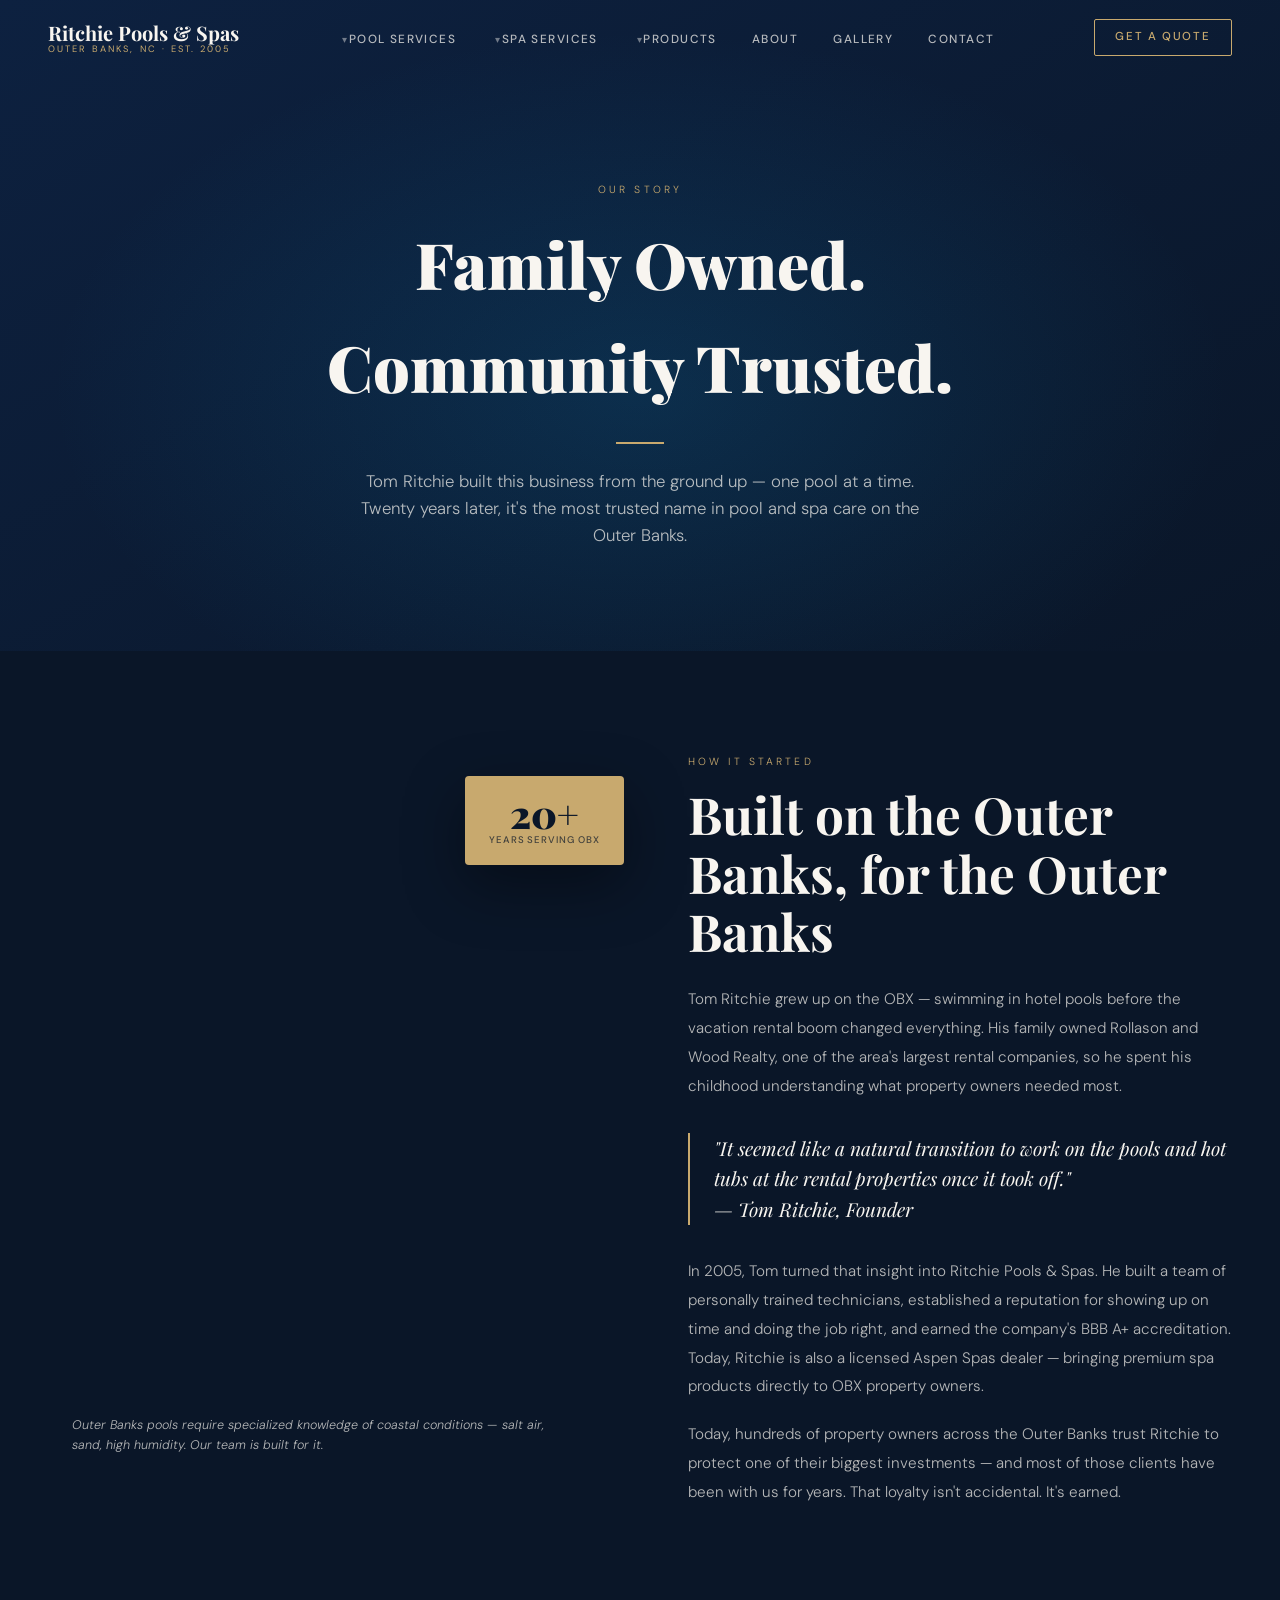
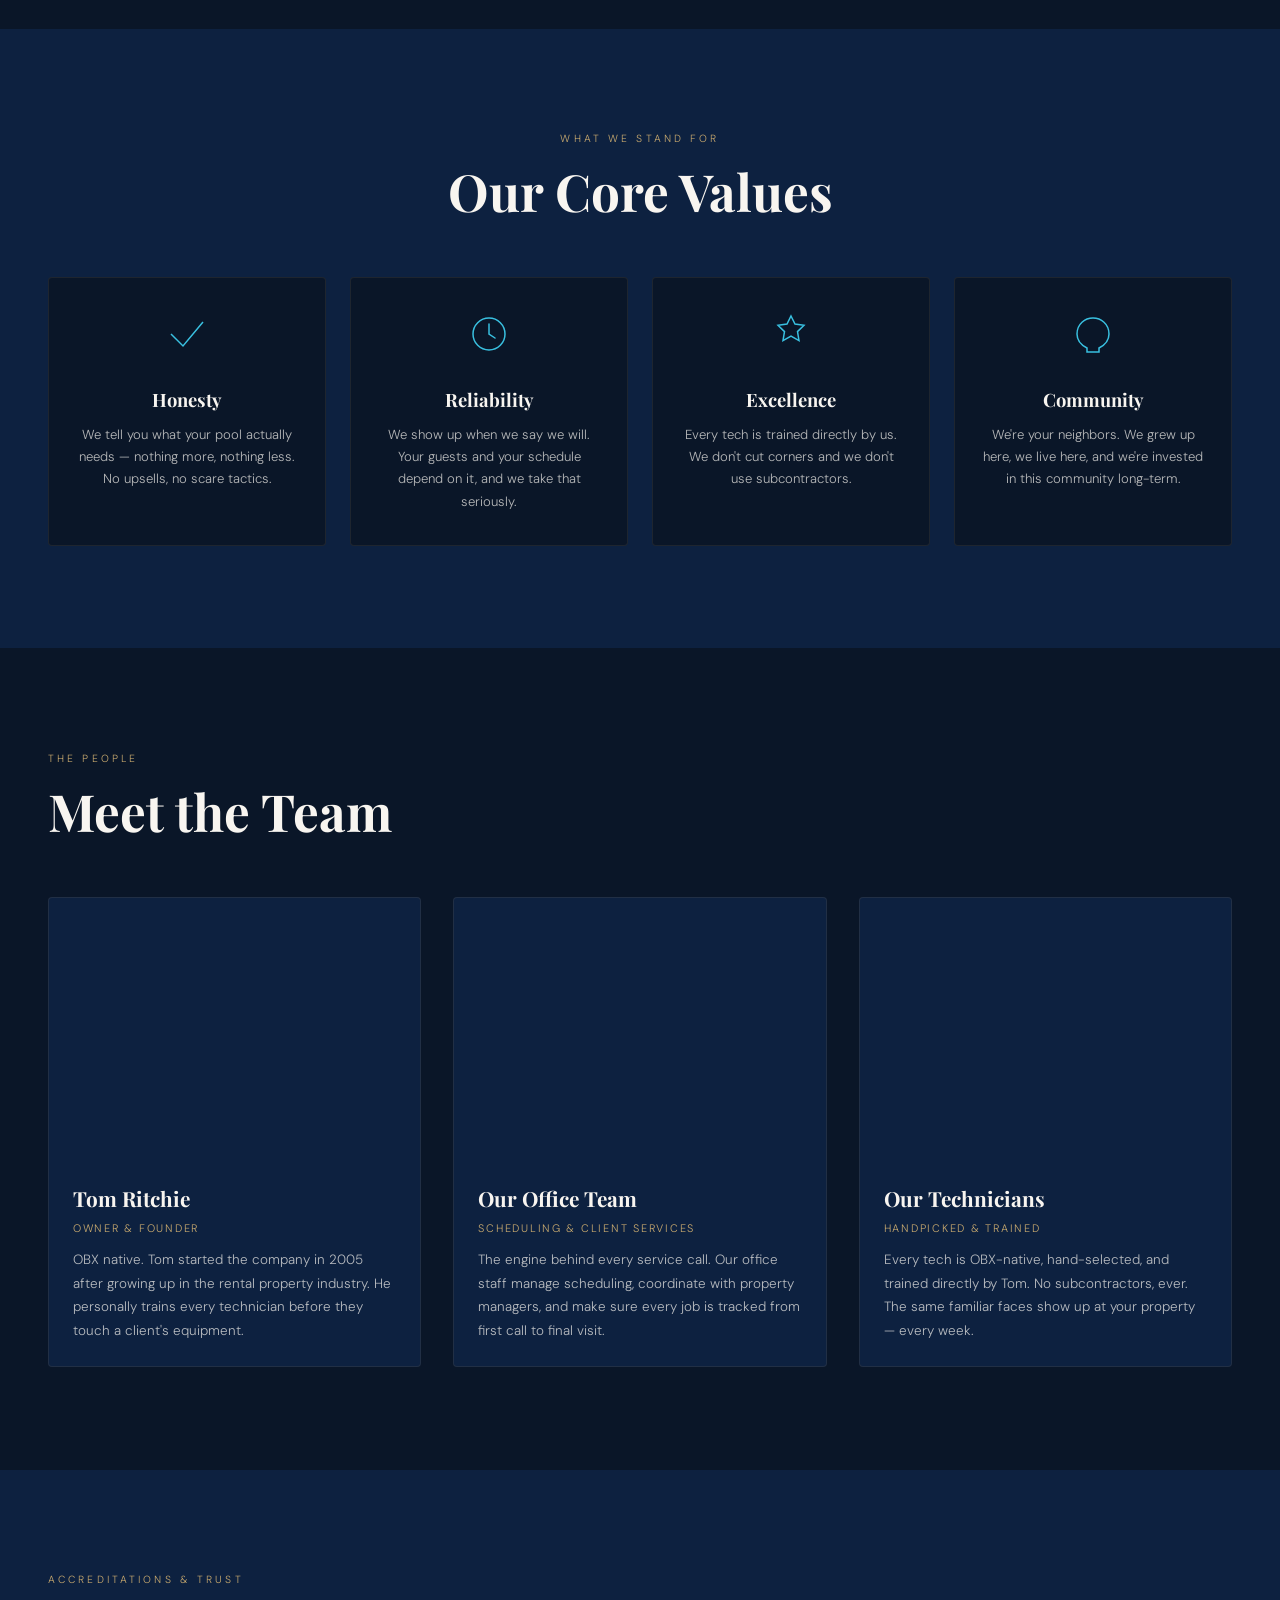
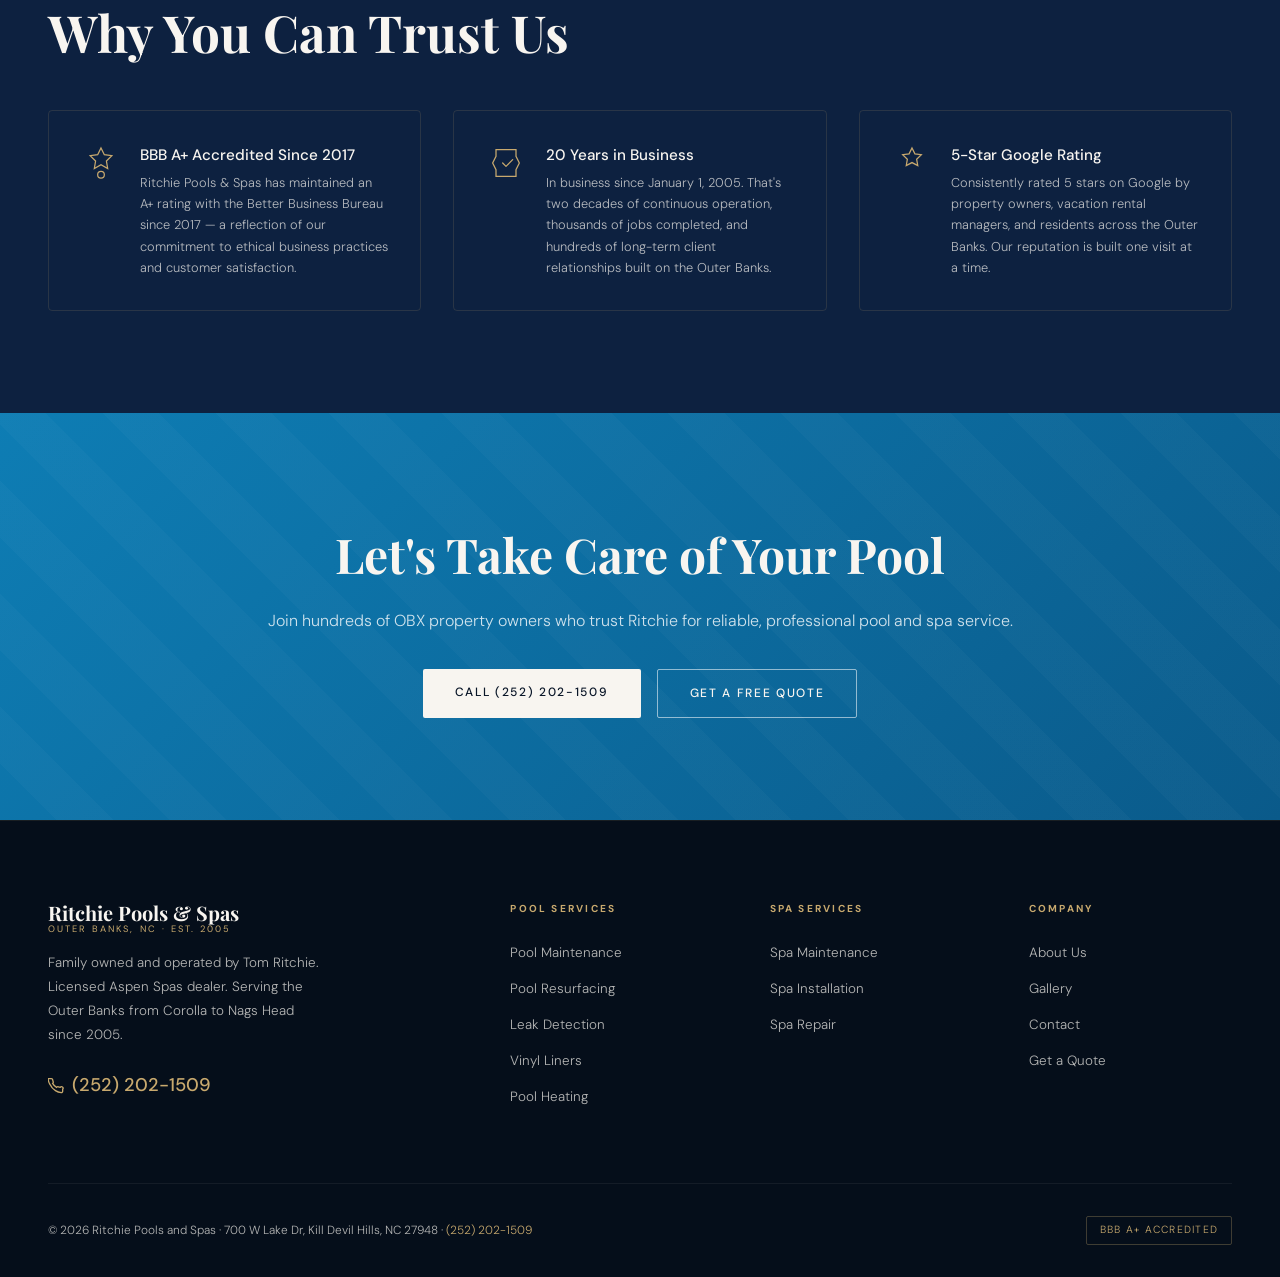
==== about.html @ 438b2565 "Initial commit — Ritchie Pools & Spas redesign" ====
<!DOCTYPE html>
<html lang="en">
<head>
  <meta charset="UTF-8"/>
  <meta name="viewport" content="width=device-width,initial-scale=1.0"/>
  <title>About Us | Ritchie Pools & Spas — Outer Banks, NC</title>
  <meta name="description" content="Founded by Tom Ritchie in 2005. BBB A+ accredited pool and spa service. Licensed Aspen Spas dealer serving the Outer Banks of NC."/>
  <link rel="preconnect" href="https://fonts.googleapis.com"/>
  <link rel="preconnect" href="https://fonts.gstatic.com" crossorigin/>
  <link href="https://fonts.googleapis.com/css2?family=Playfair+Display:ital,wght@0,400;0,700;0,900;1,400&family=DM+Sans:wght@300;400;500&display=swap" rel="stylesheet"/>
  <link rel="stylesheet" href="css/style.css"/>
  <style>
    /* STORY SECTION */
    .story { padding: var(--section-pad) var(--side-pad); }
    .story-grid { display: grid; grid-template-columns: 1fr 1fr; gap: 6rem; align-items: center; }
    .story-img {
      position: relative;
      background: url('https://images.unsplash.com/photo-1600585154340-be6161a56a0c?w=900&q=80&auto=format&fit=crop') center/cover no-repeat;
      aspect-ratio: 4/5; border-radius: 4px; overflow: hidden;
    }
    .story-img-overlay { position: absolute; inset: 0; background: linear-gradient(to top, rgba(10,22,40,.6) 0%, transparent 60%); }
    .story-img-caption {
      position: absolute; bottom: 1.5rem; left: 1.5rem; right: 1.5rem;
      font-size: .78rem; color: var(--text-light); font-style: italic;
    }
    .story-badge {
      position: absolute; top: -1.5rem; right: -2rem;
      background: var(--gold); color: var(--navy);
      padding: 1.1rem 1.5rem; border-radius: 4px;
      box-shadow: 0 20px 60px rgba(0,0,0,.4);
      text-align: center;
    }
    .story-badge-num { font-family: var(--font-display); font-size: 2.4rem; font-weight: 900; line-height: 1; }
    .story-badge-label { font-size: .6rem; font-weight: 500; letter-spacing: .1em; text-transform: uppercase; opacity: .7; }
    .story-text h2 { margin-bottom: 1.5rem; }
    .story-text p { color: var(--text-light); line-height: 1.9; font-size: .95rem; margin-bottom: 1.2rem; }
    .story-text blockquote {
      border-left: 2px solid var(--gold); padding-left: 1.5rem; margin: 2rem 0;
      font-family: var(--font-display); font-style: italic; font-size: 1.2rem; color: var(--white); line-height: 1.6;
    }
    /* VALUES */
    .values { padding: var(--section-pad) var(--side-pad); background: var(--deep-blue); }
    .values-header { text-align: center; margin-bottom: 3.5rem; }
    .values-grid { display: grid; grid-template-columns: repeat(4,1fr); gap: 1.5rem; }
    .value-card {
      background: var(--navy); border: 1px solid rgba(200,169,110,.1);
      border-radius: 4px; padding: 2rem 1.5rem; text-align: center;
      transition: border-color .3s, transform .3s;
    }
    .value-card:hover { border-color: rgba(200,169,110,.35); transform: translateY(-4px); }
    .value-icon { width: 48px; height: 48px; margin: 0 auto 1.2rem; color: var(--aqua); }
    .value-card h3 { font-family: var(--font-display); font-size: 1.15rem; margin-bottom: .6rem; }
    .value-card p { font-size: .82rem; color: var(--text-light); line-height: 1.7; }
    /* TEAM */
    .team { padding: var(--section-pad) var(--side-pad); }
    .team-header { margin-bottom: 3.5rem; }
    .team-grid { display: grid; grid-template-columns: repeat(3,1fr); gap: 2rem; }
    .team-card {
      background: var(--deep-blue); border: 1px solid rgba(200,169,110,.1);
      border-radius: 4px; overflow: hidden; transition: border-color .3s;
    }
    .team-card:hover { border-color: rgba(200,169,110,.3); }
    .team-photo {
      height: 260px; background: center/cover no-repeat;
      position: relative; overflow: hidden;
    }
    .team-photo-overlay { position: absolute; inset: 0; background: linear-gradient(to top, var(--deep-blue) 0%, transparent 50%); }
    .team-info { padding: 1.5rem; }
    .team-info h3 { font-family: var(--font-display); font-size: 1.3rem; margin-bottom: .3rem; }
    .team-info .role { font-size: .68rem; letter-spacing: .16em; text-transform: uppercase; color: var(--gold); margin-bottom: .7rem; }
    .team-info p { font-size: .84rem; color: var(--text-light); line-height: 1.75; }
    /* CREDENTIALS */
    .credentials { padding: var(--section-pad) var(--side-pad); background: var(--deep-blue); }
    .cred-grid { display: grid; grid-template-columns: repeat(3,1fr); gap: 2rem; margin-top: 3rem; }
    .cred-item {
      border: 1px solid rgba(200,169,110,.15); border-radius: 4px;
      padding: 2rem; display: flex; gap: 1.2rem; align-items: flex-start;
      transition: border-color .3s;
    }
    .cred-item:hover { border-color: rgba(200,169,110,.35); }
    .cred-icon { width: 40px; height: 40px; color: var(--gold); flex-shrink: 0; }
    .cred-text h4 { font-size: .95rem; font-weight: 500; margin-bottom: .3rem; }
    .cred-text p { font-size: .8rem; color: var(--text-light); line-height: 1.65; }
    @media(max-width:860px){
      .story-grid { grid-template-columns:1fr; gap:3rem; }
      .story-badge { display:none; }
      .values-grid { grid-template-columns:1fr 1fr; }
      .team-grid { grid-template-columns:1fr; }
      .cred-grid { grid-template-columns:1fr; }
    }
    @media(max-width:520px){
      .values-grid { grid-template-columns:1fr; }
    }
  </style>
</head>
<body>

<!-- NAV (same across all pages) -->
<nav class="site-nav" id="siteNav">
  <a href="index.html" class="nav-logo">Ritchie Pools & Spas<span>Outer Banks, NC · Est. 2005</span></a>
  <ul class="nav-center">
    <li class="has-drop"><a href="pool-services.html">Pool Services</a><ul class="dropdown"><li><a href="pool-services.html">Pool Maintenance</a></li><li><a href="pool-services.html#resurfacing">Pool Resurfacing</a></li><li><a href="pool-services.html#leaks">Leak Detection</a></li><li><a href="pool-services.html#liners">Vinyl Liners</a></li></ul></li>
    <li class="has-drop"><a href="spa-service.html">Spa Services</a><ul class="dropdown"><li><a href="spa-service.html">Spa Maintenance</a></li><li><a href="spa-service.html#installs">Spa Installation</a></li><li><a href="spa-service.html#repair">Spa Repair</a></li></ul></li>
    <li class="has-drop"><a href="pool-services.html#products">Products</a><ul class="dropdown"><li><a href="pool-services.html#heating">Pool Heating</a></li><li><a href="pool-services.html#pumps">Energy Efficient Pumps</a></li><li><a href="pool-services.html#salt">Salt Chlorination</a></li><li><a href="pool-services.html#lighting">Pool &amp; Spa Lighting</a></li></ul></li>
    <li><a href="about.html">About</a></li>
    <li><a href="gallery.html">Gallery</a></li>
    <li><a href="contact.html">Contact</a></li>
  </ul>
  <a href="get-a-quote.html" class="nav-cta-btn">Get a Quote</a>
  <button class="hamburger" id="burger" aria-label="Open menu"><span></span><span></span><span></span></button>
</nav>
<div class="mobile-menu" id="mobileMenu">
  <a href="pool-services.html">Pool Services</a><div class="mob-divider"></div>
  <a href="spa-service.html">Spa Services</a><div class="mob-divider"></div>
  <a href="about.html">About Us</a><div class="mob-divider"></div>
  <a href="gallery.html">Gallery</a><div class="mob-divider"></div>
  <a href="contact.html">Contact</a><div class="mob-divider"></div>
  <a href="get-a-quote.html" class="mob-cta">Get a Free Quote</a>
</div>

<!-- PAGE HERO -->
<section class="page-hero">
  <div class="page-hero-content">
    <span class="section-label">Our Story</span>
    <h1>Family Owned.<br>Community Trusted.</h1>
    <div class="page-hero-line"></div>
    <p>Tom Ritchie built this business from the ground up — one pool at a time. Twenty years later, it's the most trusted name in pool and spa care on the Outer Banks.</p>
  </div>
</section>

<!-- STORY -->
<section class="story">
  <div class="story-grid">
    <div class="reveal-l" style="position:relative">
      <div class="story-img">
        <div class="story-img-overlay"></div>
        <div class="story-img-caption">Outer Banks pools require specialized knowledge of coastal conditions — salt air, sand, high humidity. Our team is built for it.</div>
      </div>
      <div class="story-badge">
        <div class="story-badge-num">20+</div>
        <div class="story-badge-label">Years Serving OBX</div>
      </div>
    </div>
    <div class="story-text reveal-r">
      <span class="section-label">How It Started</span>
      <h2 class="section-title">Built on the Outer Banks, for the Outer Banks</h2>
      <p>Tom Ritchie grew up on the OBX — swimming in hotel pools before the vacation rental boom changed everything. His family owned Rollason and Wood Realty, one of the area's largest rental companies, so he spent his childhood understanding what property owners needed most.</p>
      <blockquote>"It seemed like a natural transition to work on the pools and hot tubs at the rental properties once it took off."<br>— Tom Ritchie, Founder</blockquote>
      <p>In 2005, Tom turned that insight into Ritchie Pools &amp; Spas. He built a team of personally trained technicians, established a reputation for showing up on time and doing the job right, and earned the company's BBB A+ accreditation. Today, Ritchie is also a licensed Aspen Spas dealer — bringing premium spa products directly to OBX property owners.</p>
      <p>Today, hundreds of property owners across the Outer Banks trust Ritchie to protect one of their biggest investments — and most of those clients have been with us for years. That loyalty isn't accidental. It's earned.</p>
    </div>
  </div>
</section>

<!-- VALUES -->
<section class="values">
  <div class="values-header reveal">
    <span class="section-label">What We Stand For</span>
    <h2 class="section-title">Our Core Values</h2>
  </div>
  <div class="values-grid">
    <div class="value-card reveal">
      <svg class="value-icon" viewBox="0 0 48 48" fill="none" stroke="currentColor" stroke-width="1.5"><polyline points="8 24 20 36 40 12"/></svg>
      <h3>Honesty</h3>
      <p>We tell you what your pool actually needs — nothing more, nothing less. No upsells, no scare tactics.</p>
    </div>
    <div class="value-card reveal" style="transition-delay:.1s">
      <svg class="value-icon" viewBox="0 0 48 48" fill="none" stroke="currentColor" stroke-width="1.5"><circle cx="24" cy="24" r="16"/><path d="M24 14v10l6 4" stroke-linecap="round"/></svg>
      <h3>Reliability</h3>
      <p>We show up when we say we will. Your guests and your schedule depend on it, and we take that seriously.</p>
    </div>
    <div class="value-card reveal" style="transition-delay:.2s">
      <svg class="value-icon" viewBox="0 0 48 48" fill="none" stroke="currentColor" stroke-width="1.5"><path d="M24 6l4 8 9 1.3-6.5 6.3 1.5 9L24 26l-8 4.6 1.5-9L11 15.3l9-1.3z"/></svg>
      <h3>Excellence</h3>
      <p>Every tech is trained directly by us. We don't cut corners and we don't use subcontractors.</p>
    </div>
    <div class="value-card reveal" style="transition-delay:.3s">
      <svg class="value-icon" viewBox="0 0 48 48" fill="none" stroke="currentColor" stroke-width="1.5"><path d="M24 8c-8 0-16 6-16 16 0 6 4 11 10 14v4h12v-4c6-3 10-8 10-14 0-10-8-16-16-16z"/></svg>
      <h3>Community</h3>
      <p>We're your neighbors. We grew up here, we live here, and we're invested in this community long-term.</p>
    </div>
  </div>
</section>

<!-- TEAM -->
<section class="team">
  <div class="team-header reveal">
    <span class="section-label">The People</span>
    <h2 class="section-title">Meet the Team</h2>
  </div>
  <div class="team-grid">
    <div class="team-card reveal">
      <div class="team-photo" style="background-image:url('https://images.unsplash.com/photo-1507003211169-0a1dd7228f2d?w=600&q=80&auto=format&fit=crop&facepad=2')">
        <div class="team-photo-overlay"></div>
      </div>
      <div class="team-info">
        <h3>Tom Ritchie</h3>
        <div class="role">Owner &amp; Founder</div>
        <p>OBX native. Tom started the company in 2005 after growing up in the rental property industry. He personally trains every technician before they touch a client's equipment.</p>
      </div>
    </div>
    <div class="team-card reveal" style="transition-delay:.1s">
      <div class="team-photo" style="background-image:url('https://images.unsplash.com/photo-1560250097-0dc05ffedb4e?w=600&q=80&auto=format&fit=crop&facepad=2')">
        <div class="team-photo-overlay"></div>
      </div>
      <div class="team-info">
        <h3>Our Office Team</h3>
        <div class="role">Scheduling &amp; Client Services</div>
        <p>The engine behind every service call. Our office staff manage scheduling, coordinate with property managers, and make sure every job is tracked from first call to final visit.</p>
      </div>
    </div>
    <div class="team-card reveal" style="transition-delay:.2s">
      <div class="team-photo" style="background-image:url('https://images.unsplash.com/photo-1566492031773-4f4e44671857?w=600&q=80&auto=format&fit=crop&facepad=2')">
        <div class="team-photo-overlay"></div>
      </div>
      <div class="team-info">
        <h3>Our Technicians</h3>
        <div class="role">Handpicked &amp; Trained</div>
        <p>Every tech is OBX-native, hand-selected, and trained directly by Tom. No subcontractors, ever. The same familiar faces show up at your property — every week.</p>
      </div>
    </div>
  </div>
</section>

<!-- CREDENTIALS -->
<section class="credentials">
  <div class="reveal">
    <span class="section-label">Accreditations &amp; Trust</span>
    <h2 class="section-title">Why You Can Trust Us</h2>
  </div>
  <div class="cred-grid">
    <div class="cred-item reveal">
      <svg class="cred-icon" viewBox="0 0 48 48" fill="none" stroke="currentColor" stroke-width="1.5"><path d="M24 6l4 8 9 1.3-6.5 6.3 1.5 9L24 26l-8 4.6 1.5-9L11 15.3l9-1.3z"/><circle cx="24" cy="38" r="4"/></svg>
      <div class="cred-text"><h4>BBB A+ Accredited Since 2017</h4><p>Ritchie Pools &amp; Spas has maintained an A+ rating with the Better Business Bureau since 2017 — a reflection of our commitment to ethical business practices and customer satisfaction.</p></div>
    </div>
    <div class="cred-item reveal" style="transition-delay:.1s">
      <svg class="cred-icon" viewBox="0 0 48 48" fill="none" stroke="currentColor" stroke-width="1.5"><path d="M12 8h24v8l4 8-4 8v8H12v-8L8 24l4-8z"/><path d="M20 24l4 4 8-8" stroke-linecap="round" stroke-linejoin="round"/></svg>
      <div class="cred-text"><h4>20 Years in Business</h4><p>In business since January 1, 2005. That's two decades of continuous operation, thousands of jobs completed, and hundreds of long-term client relationships built on the Outer Banks.</p></div>
    </div>
    <div class="cred-item reveal" style="transition-delay:.2s">
      <svg class="cred-icon" viewBox="0 0 48 48" fill="none" stroke="currentColor" stroke-width="1.5"><path d="M24 6l3.5 7 7.7 1.1-5.6 5.4 1.3 7.7L24 23.5l-6.9 3.7 1.3-7.7-5.6-5.4 7.7-1.1z"/></svg>
      <div class="cred-text"><h4>5-Star Google Rating</h4><p>Consistently rated 5 stars on Google by property owners, vacation rental managers, and residents across the Outer Banks. Our reputation is built one visit at a time.</p></div>
    </div>
  </div>
</section>

<!-- CTA -->
<section class="cta-band">
  <div class="reveal">
    <h2>Let's Take Care of Your Pool</h2>
    <p>Join hundreds of OBX property owners who trust Ritchie for reliable, professional pool and spa service.</p>
    <div class="cta-actions">
      <a href="tel:2522021509" class="btn-white">Call (252) 202-1509</a>
      <a href="get-a-quote.html" class="btn-outline-white">Get a Free Quote</a>
    </div>
  </div>
</section>

<!-- FOOTER -->
<footer class="site-footer">
  <div class="footer-grid">
    <div class="footer-brand">
      <a href="index.html" class="nav-logo">Ritchie Pools & Spas<span>Outer Banks, NC · Est. 2005</span></a>
      <p>Family owned and operated by Tom Ritchie. Licensed Aspen Spas dealer. Serving the Outer Banks from Corolla to Nags Head since 2005.</p>
      <a href="tel:2522021509" class="footer-phone"><svg width="16" height="16" viewBox="0 0 24 24" fill="none" stroke="currentColor" stroke-width="2"><path d="M22 16.92v3a2 2 0 01-2.18 2 19.79 19.79 0 01-8.63-3.07A19.5 19.5 0 013.07 9.81 19.79 19.79 0 01.1 1.19 2 2 0 012.08 1h3a2 2 0 012 1.72c.127.96.361 1.903.7 2.81a2 2 0 01-.45 2.11L6.91 8.09a16 16 0 006 6l.51-.46a2 2 0 012.11-.45c.907.339 1.85.573 2.81.7A2 2 0 0122 16.92z"/></svg>(252) 202-1509</a>
    </div>
    <div class="footer-col"><h4>Pool Services</h4><ul><li><a href="pool-services.html">Pool Maintenance</a></li><li><a href="pool-services.html#resurfacing">Pool Resurfacing</a></li><li><a href="pool-services.html#leaks">Leak Detection</a></li><li><a href="pool-services.html#liners">Vinyl Liners</a></li><li><a href="pool-services.html#heating">Pool Heating</a></li></ul></div>
    <div class="footer-col"><h4>Spa Services</h4><ul><li><a href="spa-service.html">Spa Maintenance</a></li><li><a href="spa-service.html#installs">Spa Installation</a></li><li><a href="spa-service.html#repair">Spa Repair</a></li></ul></div>
    <div class="footer-col"><h4>Company</h4><ul><li><a href="about.html">About Us</a></li><li><a href="gallery.html">Gallery</a></li><li><a href="contact.html">Contact</a></li><li><a href="get-a-quote.html">Get a Quote</a></li></ul></div>
  </div>
  <div class="footer-bottom">
    <p>© 2026 Ritchie Pools and Spas · 700 W Lake Dr, Kill Devil Hills, NC 27948 · <a href="tel:2522021509">(252) 202-1509</a></p>
    <span class="bbb-badge">BBB A+ Accredited</span>
  </div>
</footer>
<script src="js/main.js"></script>
</body>
</html>
---- css/style.css ----
/* ============================================================
   RITCHIE POOLS & SPAS — Global Stylesheet
   Design: Luxury Coastal · Navy / Aqua / Gold
   ============================================================ */

*, *::before, *::after { box-sizing: border-box; margin: 0; padding: 0; }

:root {
  --navy:      #0a1628;
  --deep-blue: #0d2140;
  --mid-blue:  #1a3a5c;
  --pool-blue: #0e7db4;
  --aqua:      #39c0e0;
  --gold:      #c8a96e;
  --gold-light:#e8c98a;
  --white:     #f8f5f0;
  --off-white: #ede9e2;
  --text-light:rgba(248,245,240,0.72);
  --font-display:'Playfair Display', Georgia, serif;
  --font-body:   'DM Sans', sans-serif;
  --max-w: 1280px;
  --section-pad: clamp(4rem, 8vw, 8rem);
  --side-pad: clamp(1.25rem, 4vw, 3rem);
}

html { scroll-behavior: smooth; }

body {
  background: var(--navy);
  color: var(--white);
  font-family: var(--font-body);
  font-weight: 300;
  overflow-x: hidden;
  line-height: 1.6;
}

img { display: block; max-width: 100%; }
a  { color: inherit; }

::-webkit-scrollbar { width: 5px; }
::-webkit-scrollbar-track { background: var(--navy); }
::-webkit-scrollbar-thumb { background: var(--gold); border-radius: 3px; }

/* ── TYPOGRAPHY ── */
.section-label {
  display: block;
  font-size: 0.65rem;
  letter-spacing: 0.3em;
  text-transform: uppercase;
  color: var(--gold);
  margin-bottom: 0.9rem;
}
.section-title {
  font-family: var(--font-display);
  font-size: clamp(2rem, 4vw, 3.2rem);
  font-weight: 700;
  line-height: 1.15;
}
.section-body {
  color: var(--text-light);
  font-size: 0.97rem;
  line-height: 1.85;
  max-width: 600px;
}

/* ── BUTTONS ── */
.btn-primary {
  display: inline-block;
  background: var(--gold);
  color: var(--navy);
  padding: 0.85rem 2rem;
  font-size: 0.75rem;
  font-weight: 500;
  letter-spacing: 0.14em;
  text-transform: uppercase;
  text-decoration: none;
  border-radius: 2px;
  transition: background .3s, transform .2s, box-shadow .3s;
}
.btn-primary:hover {
  background: var(--gold-light);
  transform: translateY(-2px);
  box-shadow: 0 8px 30px rgba(200,169,110,.3);
}
.btn-ghost {
  display: inline-block;
  border: 1px solid rgba(248,245,240,.35);
  color: var(--white);
  padding: 0.85rem 2rem;
  font-size: 0.75rem;
  font-weight: 500;
  letter-spacing: 0.14em;
  text-transform: uppercase;
  text-decoration: none;
  border-radius: 2px;
  transition: border-color .3s, color .3s, transform .2s;
}
.btn-ghost:hover { border-color: var(--aqua); color: var(--aqua); transform: translateY(-2px); }
.btn-white {
  display: inline-block;
  background: var(--white);
  color: var(--navy);
  padding: 0.85rem 2rem;
  font-size: 0.75rem;
  font-weight: 500;
  letter-spacing: 0.14em;
  text-transform: uppercase;
  text-decoration: none;
  border-radius: 2px;
  transition: background .3s, transform .2s;
}
.btn-white:hover { background: var(--off-white); transform: translateY(-2px); }
.btn-outline-white {
  display: inline-block;
  border: 1px solid rgba(255,255,255,.55);
  color: var(--white);
  padding: 0.85rem 2rem;
  font-size: 0.75rem;
  font-weight: 500;
  letter-spacing: 0.14em;
  text-transform: uppercase;
  text-decoration: none;
  border-radius: 2px;
  transition: border-color .3s, transform .2s;
}
.btn-outline-white:hover { border-color: #fff; transform: translateY(-2px); }

/* ── NAV ── */
.site-nav {
  position: fixed;
  top: 0; left: 0; right: 0;
  z-index: 200;
  padding: 1.2rem var(--side-pad);
  display: flex;
  align-items: center;
  justify-content: space-between;
  transition: background .4s, padding .4s, border-color .4s;
  border-bottom: 1px solid transparent;
}
.site-nav.scrolled {
  background: rgba(10,22,40,.93);
  backdrop-filter: blur(14px);
  padding-top: 0.8rem;
  padding-bottom: 0.8rem;
  border-bottom-color: rgba(200,169,110,.12);
}
.nav-logo {
  font-family: var(--font-display);
  font-size: 1.25rem;
  font-weight: 700;
  color: var(--white);
  text-decoration: none;
  display: flex;
  flex-direction: column;
  line-height: 1.15;
}
.nav-logo span {
  font-family: var(--font-body);
  font-size: 0.58rem;
  letter-spacing: 0.22em;
  text-transform: uppercase;
  color: var(--gold);
  font-weight: 400;
}
.nav-center { display: flex; gap: 2.2rem; list-style: none; }
.nav-center a {
  font-size: 0.74rem;
  letter-spacing: 0.12em;
  text-transform: uppercase;
  font-weight: 500;
  color: var(--text-light);
  text-decoration: none;
  transition: color .3s;
  position: relative;
  padding-bottom: 2px;
}
.nav-center a::after {
  content: '';
  position: absolute;
  bottom: -2px; left: 0;
  width: 0; height: 1px;
  background: var(--gold);
  transition: width .3s;
}
.nav-center a:hover { color: var(--white); }
.nav-center a:hover::after { width: 100%; }
.nav-center .has-drop { position: relative; }
.nav-center .has-drop > a::before {
  content: '▾';
  font-size: 0.6rem;
  margin-left: 4px;
  opacity: .6;
}
.dropdown {
  position: absolute;
  top: calc(100% + 14px);
  left: 50%;
  transform: translateX(-50%);
  background: var(--deep-blue);
  border: 1px solid rgba(200,169,110,.15);
  border-radius: 3px;
  min-width: 200px;
  list-style: none;
  padding: 0.5rem 0;
  opacity: 0;
  pointer-events: none;
  transition: opacity .25s, transform .25s;
  transform: translateX(-50%) translateY(6px);
  box-shadow: 0 20px 50px rgba(0,0,0,.5);
}
.has-drop:hover .dropdown {
  opacity: 1;
  pointer-events: all;
  transform: translateX(-50%) translateY(0);
}
.dropdown li a {
  display: block;
  padding: 0.55rem 1.2rem;
  font-size: 0.78rem;
  letter-spacing: 0.06em;
  color: var(--text-light);
  text-decoration: none;
  transition: color .2s, background .2s;
  text-transform: none;
}
.dropdown li a::after { display: none; }
.dropdown li a:hover { color: var(--gold); background: rgba(255,255,255,.04); }
.nav-cta-btn {
  font-family: var(--font-body);
  font-size: 0.72rem;
  font-weight: 500;
  letter-spacing: 0.14em;
  text-transform: uppercase;
  color: var(--gold) !important;
  border: 1px solid var(--gold);
  padding: 0.5rem 1.3rem;
  border-radius: 2px;
  text-decoration: none;
  transition: background .3s, color .3s !important;
}
.nav-cta-btn:hover { background: var(--gold) !important; color: var(--navy) !important; }
.nav-cta-btn::after { display: none !important; }

/* Hamburger */
.hamburger {
  display: none;
  flex-direction: column;
  gap: 5px;
  background: none;
  border: none;
  cursor: pointer;
  padding: 4px;
}
.hamburger span {
  display: block;
  width: 24px; height: 2px;
  background: var(--white);
  transition: transform .3s, opacity .3s;
}
.hamburger.open span:nth-child(1) { transform: translateY(7px) rotate(45deg); }
.hamburger.open span:nth-child(2) { opacity: 0; }
.hamburger.open span:nth-child(3) { transform: translateY(-7px) rotate(-45deg); }

/* Mobile Menu */
.mobile-menu {
  display: none;
  position: fixed;
  inset: 0;
  background: rgba(10,22,40,.98);
  z-index: 199;
  flex-direction: column;
  align-items: center;
  justify-content: center;
  gap: 2rem;
  opacity: 0;
  pointer-events: none;
  transition: opacity .3s;
}
.mobile-menu.open { opacity: 1; pointer-events: all; }
.mobile-menu a {
  font-family: var(--font-display);
  font-size: 1.8rem;
  color: var(--white);
  text-decoration: none;
  transition: color .3s;
}
.mobile-menu a:hover { color: var(--gold); }
.mobile-menu .mob-cta {
  font-family: var(--font-body);
  font-size: 0.82rem;
  letter-spacing: 0.16em;
  text-transform: uppercase;
  border: 1px solid var(--gold);
  color: var(--gold) !important;
  padding: 0.8rem 2.5rem;
  border-radius: 2px;
}
.mob-divider {
  width: 40px; height: 1px;
  background: rgba(200,169,110,.3);
}

/* ── TICKER ── */
.ticker-band {
  background: var(--gold);
  padding: 0.7rem 0;
  overflow: hidden;
  white-space: nowrap;
}
.ticker-inner {
  display: inline-flex;
  animation: ticker 35s linear infinite;
}
.ticker-item {
  display: inline-flex;
  align-items: center;
  gap: 1.5rem;
  padding: 0 2rem;
  font-size: 0.68rem;
  letter-spacing: 0.14em;
  text-transform: uppercase;
  font-weight: 500;
  color: var(--navy);
}
.t-dot { width: 4px; height: 4px; background: var(--navy); border-radius: 50%; opacity: .45; }
@keyframes ticker {
  0%   { transform: translateX(0); }
  100% { transform: translateX(-50%); }
}

/* ── SCROLL REVEAL ── */
.reveal {
  opacity: 0;
  transform: translateY(36px);
  transition: opacity .75s ease, transform .75s ease;
}
.reveal.visible { opacity: 1; transform: none; }
.reveal-l {
  opacity: 0;
  transform: translateX(-36px);
  transition: opacity .75s ease, transform .75s ease;
}
.reveal-l.visible { opacity: 1; transform: none; }
.reveal-r {
  opacity: 0;
  transform: translateX(36px);
  transition: opacity .75s ease, transform .75s ease;
}
.reveal-r.visible { opacity: 1; transform: none; }

/* ── PAGE HERO (inner pages) ── */
.page-hero {
  padding: calc(var(--section-pad) + 5rem) var(--side-pad) var(--section-pad);
  position: relative;
  overflow: hidden;
  background: linear-gradient(150deg, var(--deep-blue) 0%, var(--navy) 100%);
  text-align: center;
}
.page-hero::before {
  content: '';
  position: absolute; inset: 0;
  background: radial-gradient(ellipse at 50% 60%, rgba(14,125,180,.2) 0%, transparent 65%);
}
.page-hero-content { position: relative; z-index: 1; }
.page-hero h1 {
  font-family: var(--font-display);
  font-size: clamp(2.4rem, 5vw, 4.2rem);
  font-weight: 900;
  margin-bottom: 1rem;
}
.page-hero p { color: var(--text-light); font-size: 1.05rem; max-width: 600px; margin: 0 auto; }
.page-hero-line {
  width: 48px; height: 2px;
  background: var(--gold);
  margin: 1.5rem auto;
}

/* ── CTA BAND ── */
.cta-band {
  padding: var(--section-pad) var(--side-pad);
  background: linear-gradient(135deg, var(--pool-blue) 0%, #0a5a8a 100%);
  text-align: center;
  position: relative;
  overflow: hidden;
}
.cta-band::before {
  content: '';
  position: absolute; inset: 0;
  background: repeating-linear-gradient(45deg, transparent, transparent 40px,
    rgba(255,255,255,.025) 40px, rgba(255,255,255,.025) 80px);
}
.cta-band > * { position: relative; }
.cta-band h2 {
  font-family: var(--font-display);
  font-size: clamp(1.8rem, 4vw, 3rem);
  font-weight: 700;
  margin-bottom: 1rem;
}
.cta-band p { color: rgba(255,255,255,.8); margin-bottom: 2.2rem; font-size: 1rem; }
.cta-actions { display: flex; gap: 1rem; justify-content: center; flex-wrap: wrap; }

/* ── FOOTER ── */
.site-footer {
  background: #050e1a;
  padding: 5rem var(--side-pad) 2rem;
  border-top: 1px solid rgba(200,169,110,.1);
}
.footer-grid {
  display: grid;
  grid-template-columns: 2fr 1fr 1fr 1fr;
  gap: 3.5rem;
  margin-bottom: 4rem;
}
.footer-brand p {
  color: var(--text-light);
  font-size: 0.84rem;
  line-height: 1.8;
  margin-top: 1rem;
  max-width: 280px;
}
.footer-phone {
  margin-top: 1.5rem;
  display: flex;
  align-items: center;
  gap: 0.5rem;
  color: var(--gold);
  text-decoration: none;
  font-size: 1.15rem;
  font-weight: 500;
  transition: color .3s;
}
.footer-phone:hover { color: var(--gold-light); }
.footer-col h4 {
  font-size: 0.63rem;
  letter-spacing: 0.22em;
  text-transform: uppercase;
  color: var(--gold);
  margin-bottom: 1.4rem;
}
.footer-col ul { list-style: none; }
.footer-col ul li { margin-bottom: 0.65rem; }
.footer-col ul li a {
  font-size: 0.84rem;
  color: var(--text-light);
  text-decoration: none;
  transition: color .3s;
}
.footer-col ul li a:hover { color: var(--white); }
.footer-bottom {
  border-top: 1px solid rgba(255,255,255,.06);
  padding-top: 2rem;
  display: flex;
  justify-content: space-between;
  align-items: center;
  gap: 1rem;
  flex-wrap: wrap;
}
.footer-bottom p { font-size: 0.74rem; color: var(--text-light); }
.footer-bottom a { color: var(--gold); text-decoration: none; }
.bbb-badge {
  font-size: 0.65rem;
  letter-spacing: 0.12em;
  text-transform: uppercase;
  border: 1px solid rgba(200,169,110,.3);
  padding: 0.3rem 0.8rem;
  border-radius: 2px;
  color: var(--gold);
}

/* ── GOOGLE BADGE ── */
.google-badge {
  display: inline-flex;
  align-items: center;
  gap: 0.75rem;
  background: rgba(255,255,255,.05);
  border: 1px solid rgba(200,169,110,.2);
  border-radius: 4px;
  padding: 0.75rem 1.2rem;
  text-decoration: none;
  color: var(--white);
  transition: background .3s, border-color .3s;
}
.google-badge:hover { background: rgba(255,255,255,.08); border-color: rgba(200,169,110,.4); }
.google-badge .stars { color: #fbbc04; font-size: 0.95rem; }
.google-badge .g-count { font-size: 0.78rem; color: var(--text-light); }
.google-badge .g-label { font-size: 0.65rem; letter-spacing: 0.1em; text-transform: uppercase; color: var(--gold); }

/* ── RESPONSIVE ── */
@media (max-width: 1024px) {
  .nav-center { gap: 1.6rem; }
}
@media (max-width: 860px) {
  .nav-center, .nav-cta-btn { display: none; }
  .hamburger { display: flex; }
  .mobile-menu { display: flex; }
  .footer-grid { grid-template-columns: 1fr 1fr; gap: 2.5rem; }
}
@media (max-width: 520px) {
  .footer-grid { grid-template-columns: 1fr; }
  .footer-bottom { flex-direction: column; text-align: center; }
}
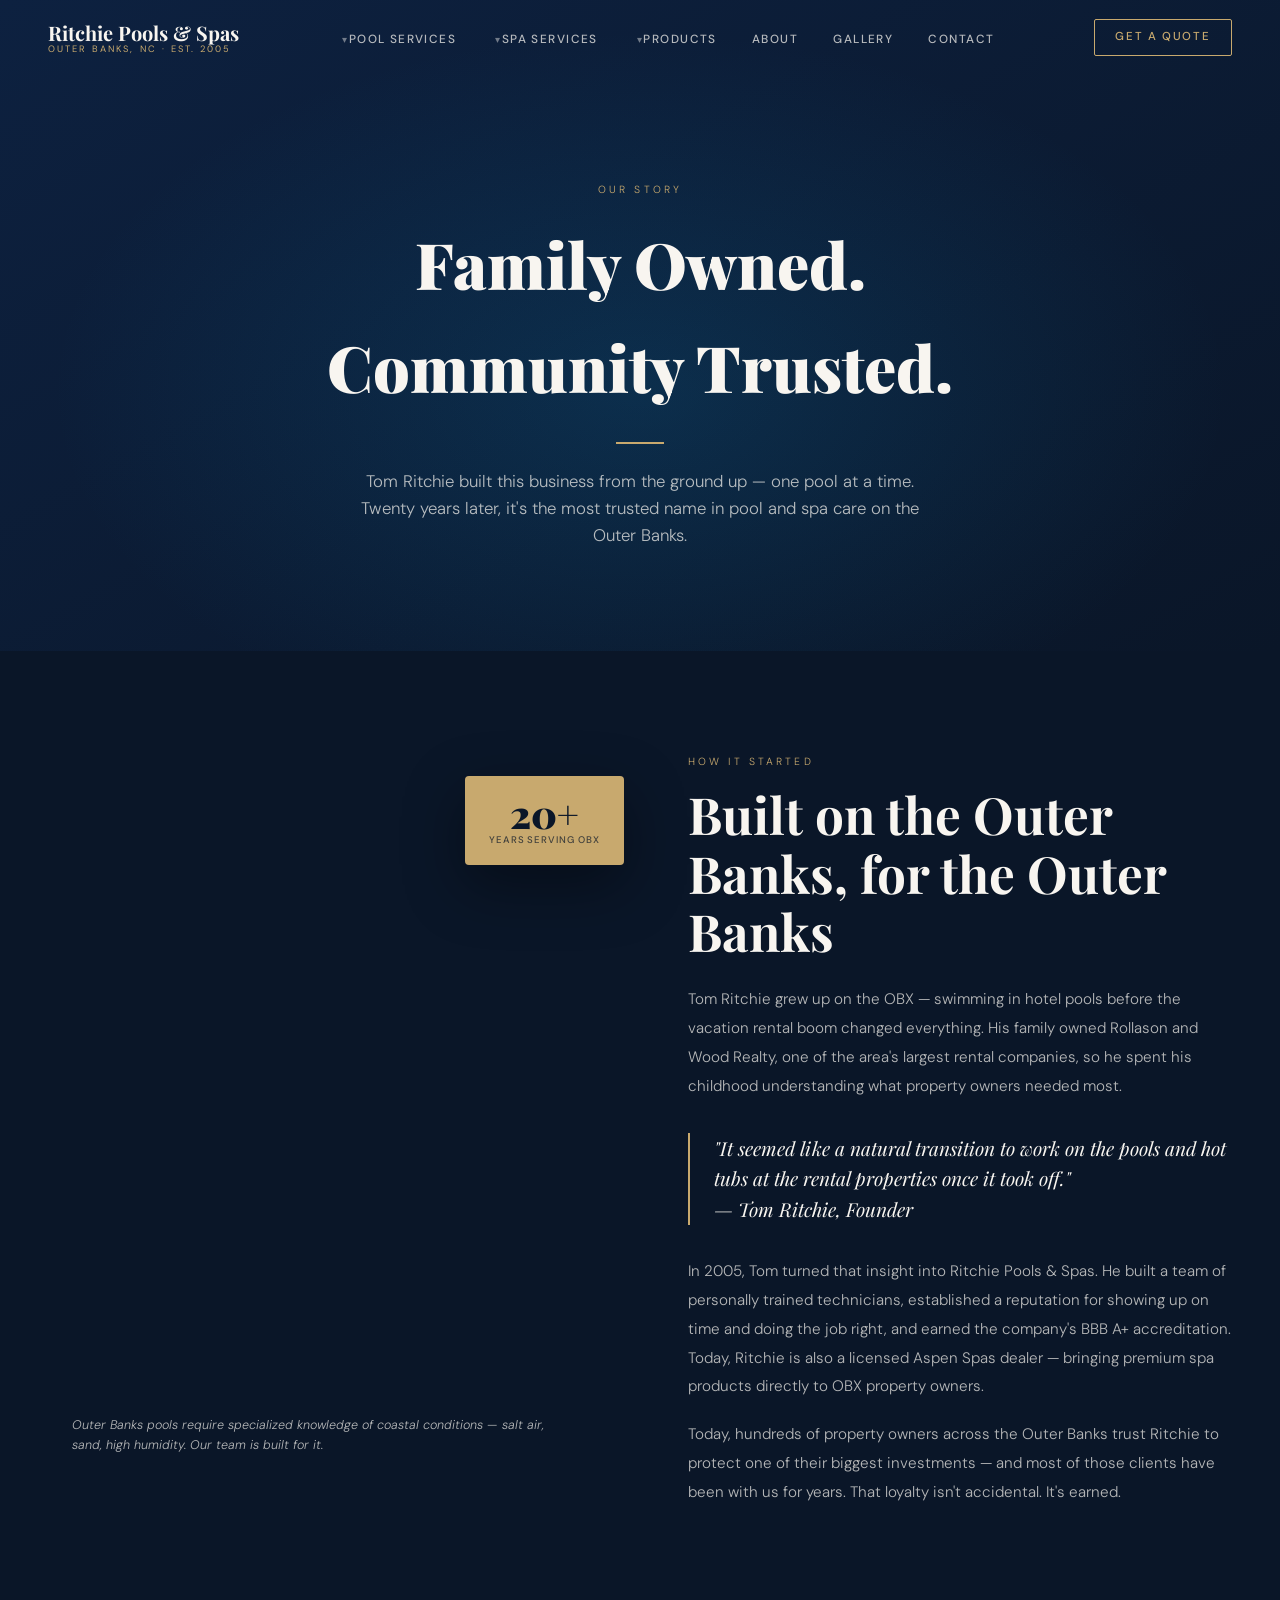
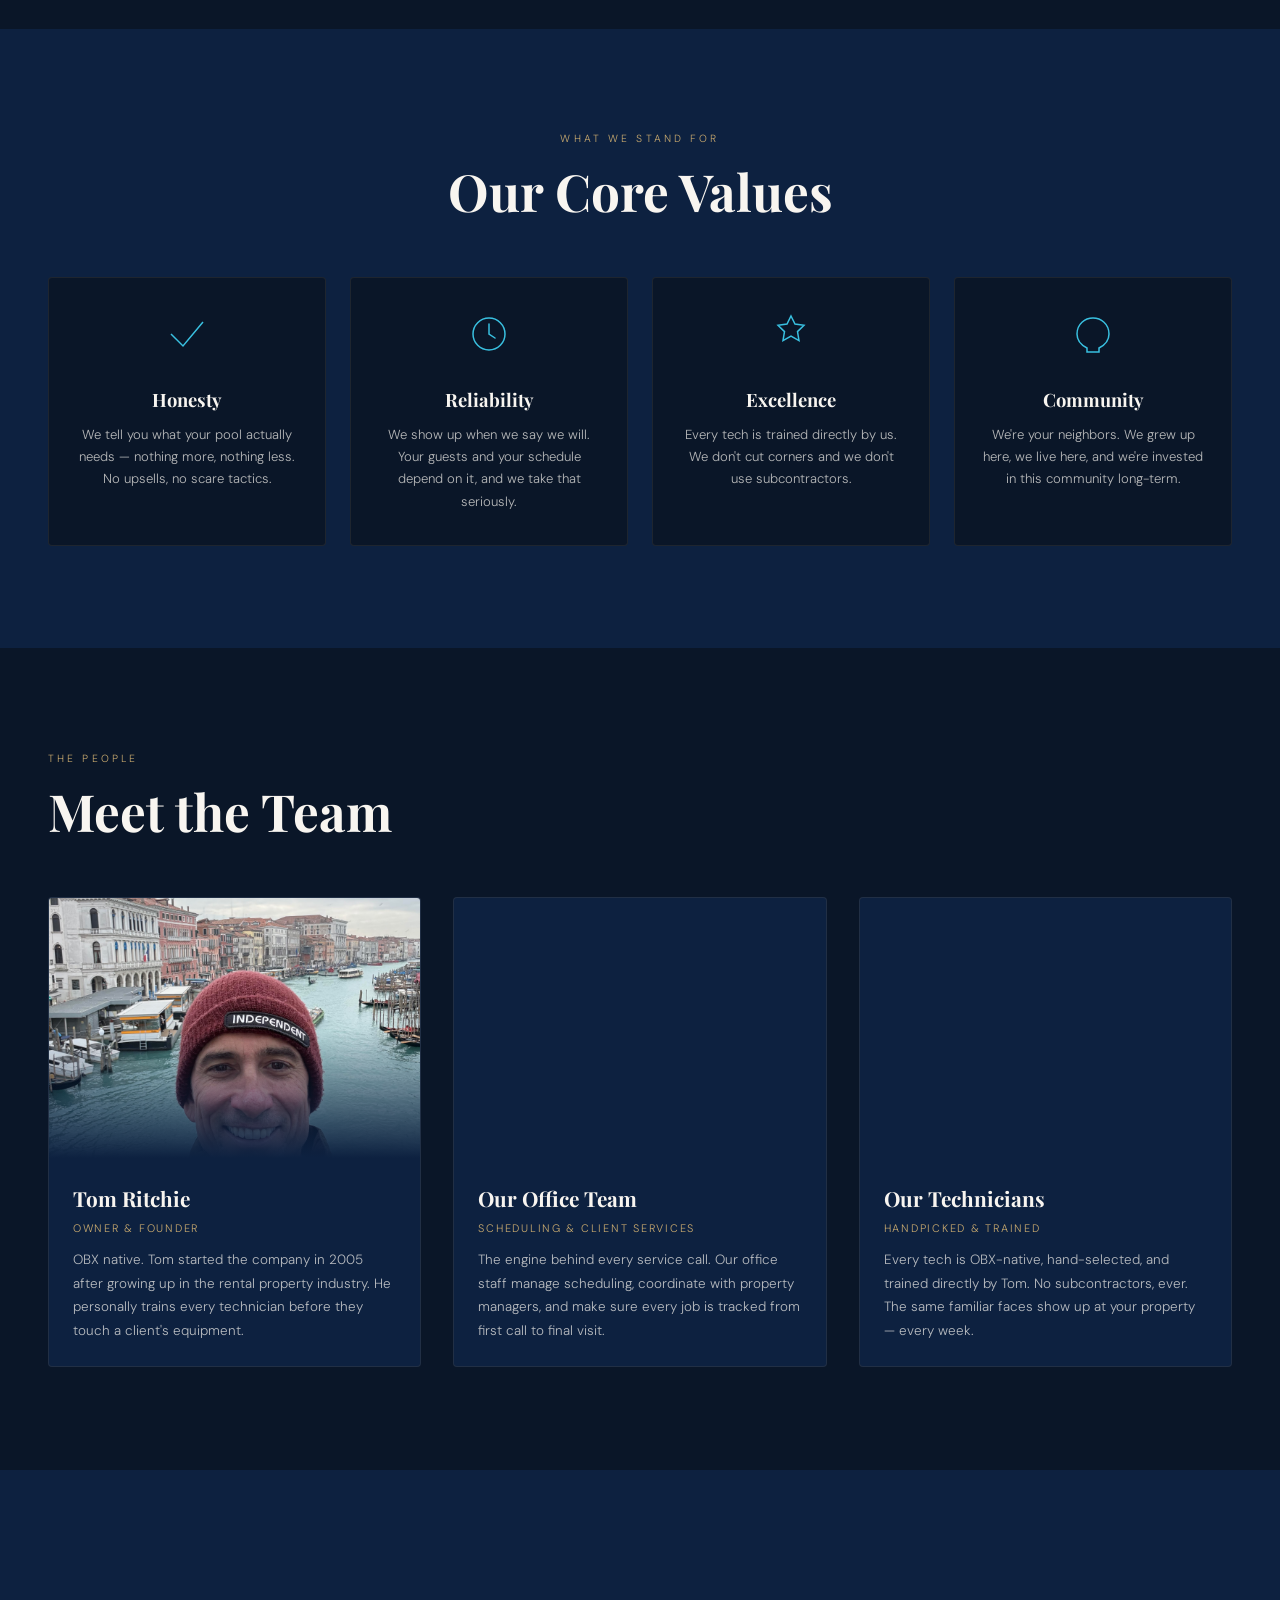
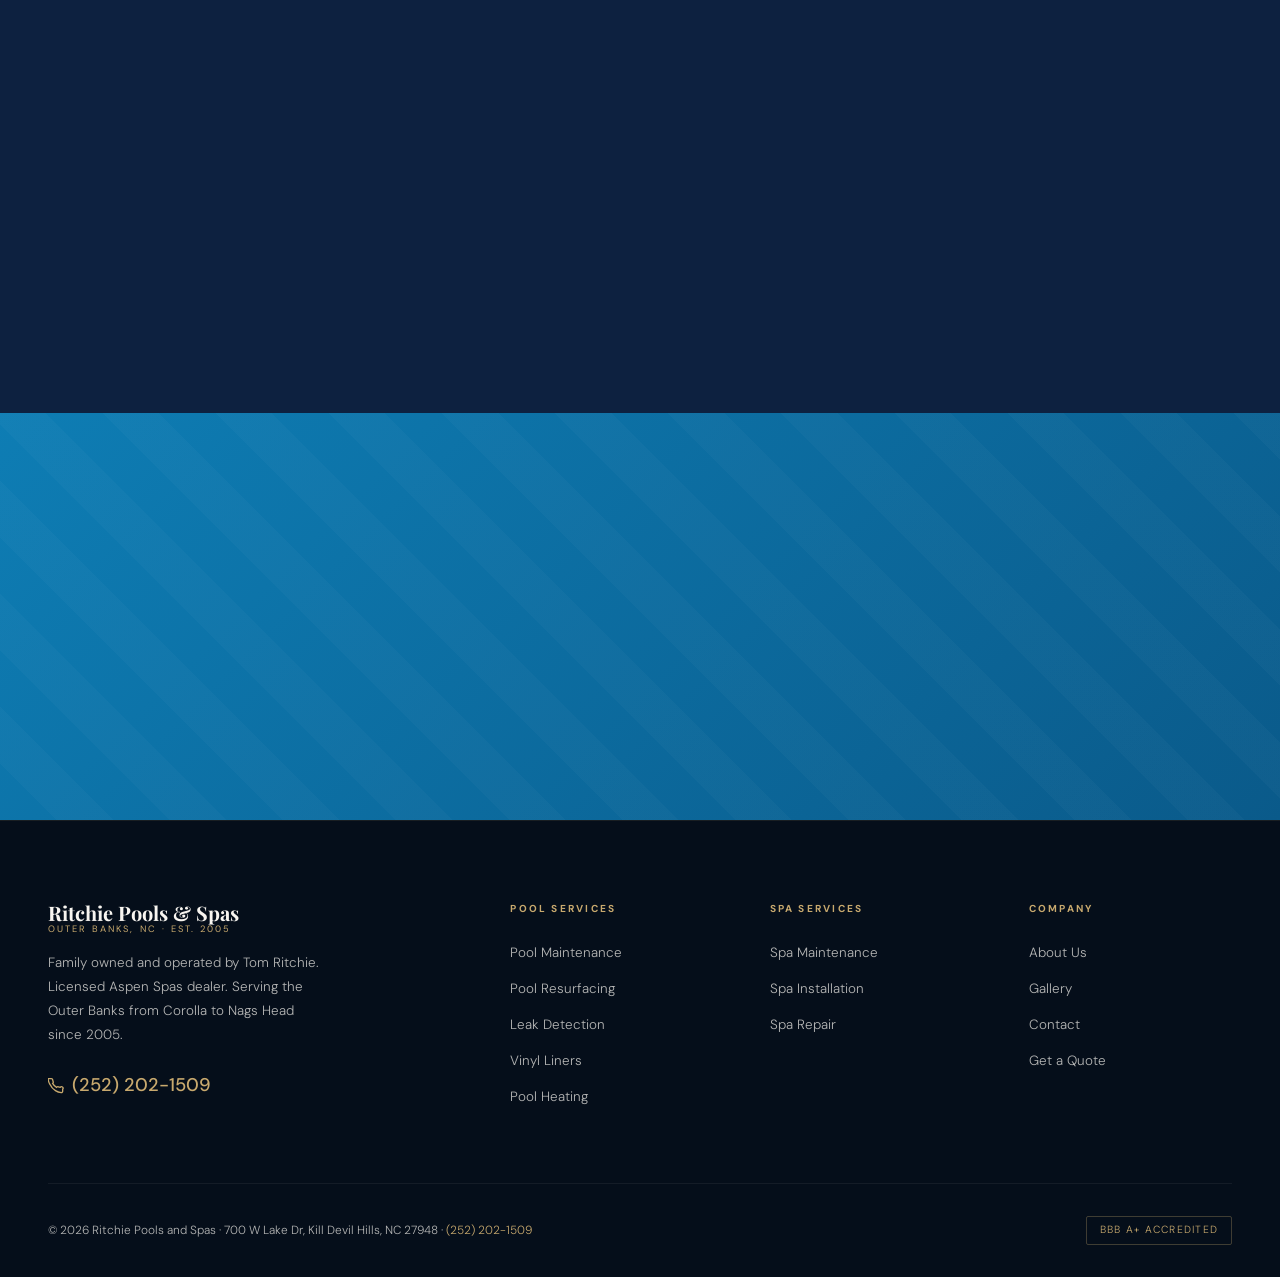
==== commit 946df8c8: "Updates: Tommy photo, ecoFinish copy, local images, gallery placeholder, contact fixes, nav dropdown" ====
--- a/about.html
+++ b/about.html
@@ -15,7 +15,7 @@
     .story-grid { display: grid; grid-template-columns: 1fr 1fr; gap: 6rem; align-items: center; }
     .story-img {
       position: relative;
-      background: url('https://images.unsplash.com/photo-1600585154340-be6161a56a0c?w=900&q=80&auto=format&fit=crop') center/cover no-repeat;
+      background: url('https://images.pexels.com/photos/5563469/pexels-photo-5563469.jpeg?auto=compress&cs=tinysrgb&w=900') center/cover no-repeat;
       aspect-ratio: 4/5; border-radius: 4px; overflow: hidden;
     }
     .story-img-overlay { position: absolute; inset: 0; background: linear-gradient(to top, rgba(10,22,40,.6) 0%, transparent 60%); }
@@ -91,6 +91,8 @@
     @media(max-width:520px){
       .values-grid { grid-template-columns:1fr; }
     }
+    /* Prevent page-hero from causing horizontal scroll */
+    .page-hero { overflow: hidden; }
   </style>
 </head>
 <body>
@@ -190,7 +192,7 @@
   </div>
   <div class="team-grid">
     <div class="team-card reveal">
-      <div class="team-photo" style="background-image:url('https://images.unsplash.com/photo-1507003211169-0a1dd7228f2d?w=600&q=80&auto=format&fit=crop&facepad=2')">
+      <div class="team-photo" style="background-image:url('images/tommy.jpg')">
         <div class="team-photo-overlay"></div>
       </div>
       <div class="team-info">
--- a/css/style.css
+++ b/css/style.css
@@ -136,6 +136,8 @@
   justify-content: space-between;
   transition: background .4s, padding .4s, border-color .4s;
   border-bottom: 1px solid transparent;
+  /* Prevent nav items from ever wrapping */
+  white-space: nowrap;
 }
 .site-nav.scrolled {
   background: rgba(10,22,40,.93);
@@ -162,7 +164,7 @@
   color: var(--gold);
   font-weight: 400;
 }
-.nav-center { display: flex; gap: 2.2rem; list-style: none; }
+.nav-center { display: flex; gap: 2.2rem; list-style: none; flex-shrink: 0; }
 .nav-center a {
   font-size: 0.74rem;
   letter-spacing: 0.12em;
@@ -208,7 +210,8 @@
   transform: translateX(-50%) translateY(6px);
   box-shadow: 0 20px 50px rgba(0,0,0,.5);
 }
-.has-drop:hover .dropdown {
+.has-drop:hover .dropdown,
+.has-drop.open .dropdown {
   opacity: 1;
   pointer-events: all;
   transform: translateX(-50%) translateY(0);
@@ -485,14 +488,29 @@
 .google-badge .g-count { font-size: 0.78rem; color: var(--text-light); }
 .google-badge .g-label { font-size: 0.65rem; letter-spacing: 0.1em; text-transform: uppercase; color: var(--gold); }
 
+/* ── OVERFLOW FIX — prevents horizontal scroll on all pages ── */
+html { overflow-x: hidden; }
+body { overflow-x: hidden; max-width: 100vw; }
+/* Ensure no section bleeds wider than viewport */
+section, footer, nav { max-width: 100%; }
+
 /* ── RESPONSIVE ── */
+@media (max-width: 1180px) {
+  .nav-center { gap: 1.2rem; }
+  .nav-center a { font-size: 0.68rem; letter-spacing: 0.08em; }
+  .nav-logo { font-size: 1.1rem; }
+}
 @media (max-width: 1024px) {
-  .nav-center { gap: 1.6rem; }
-}
-@media (max-width: 860px) {
+  .nav-center { gap: 0.9rem; }
+  .nav-cta-btn { padding: 0.45rem 1rem; font-size: 0.68rem; }
+}
+/* Hide nav links and show hamburger at 940px so nav never wraps */
+@media (max-width: 940px) {
   .nav-center, .nav-cta-btn { display: none; }
   .hamburger { display: flex; }
   .mobile-menu { display: flex; }
+}
+@media (max-width: 860px) {
   .footer-grid { grid-template-columns: 1fr 1fr; gap: 2.5rem; }
 }
 @media (max-width: 520px) {
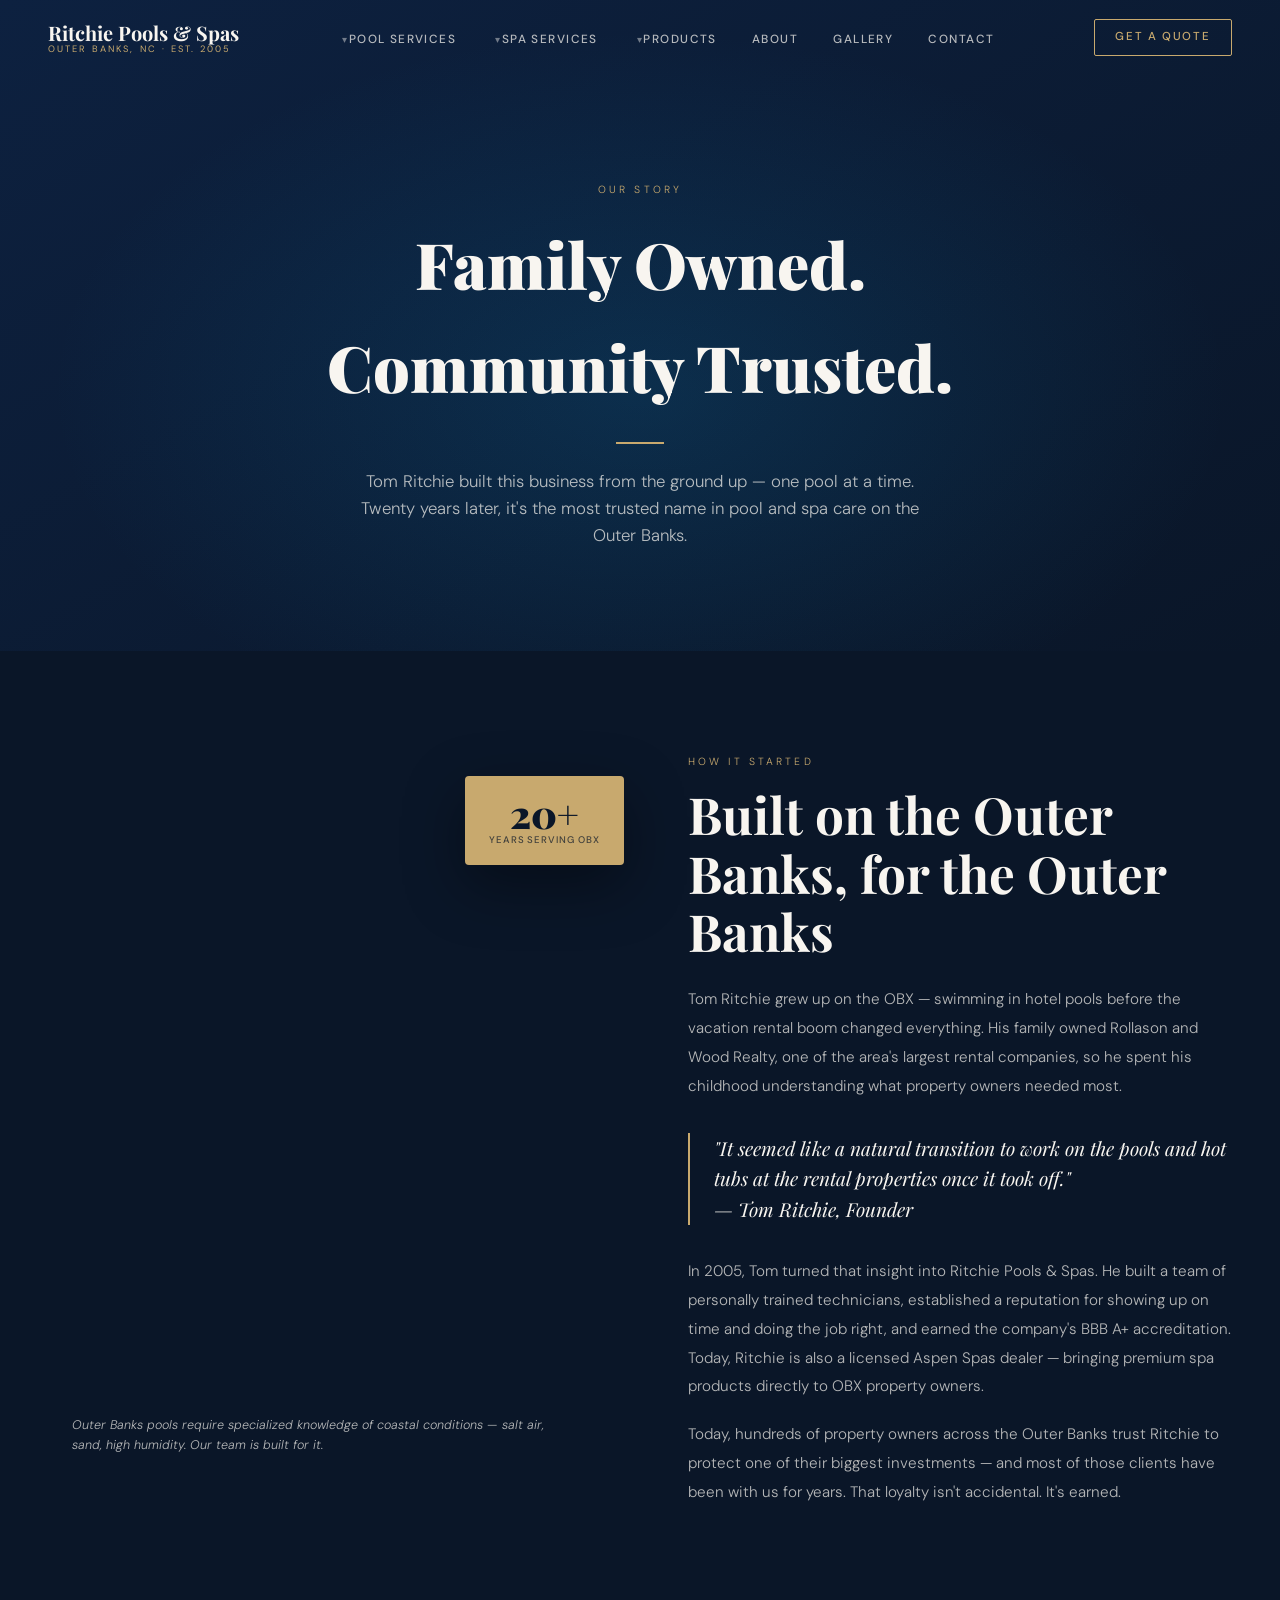
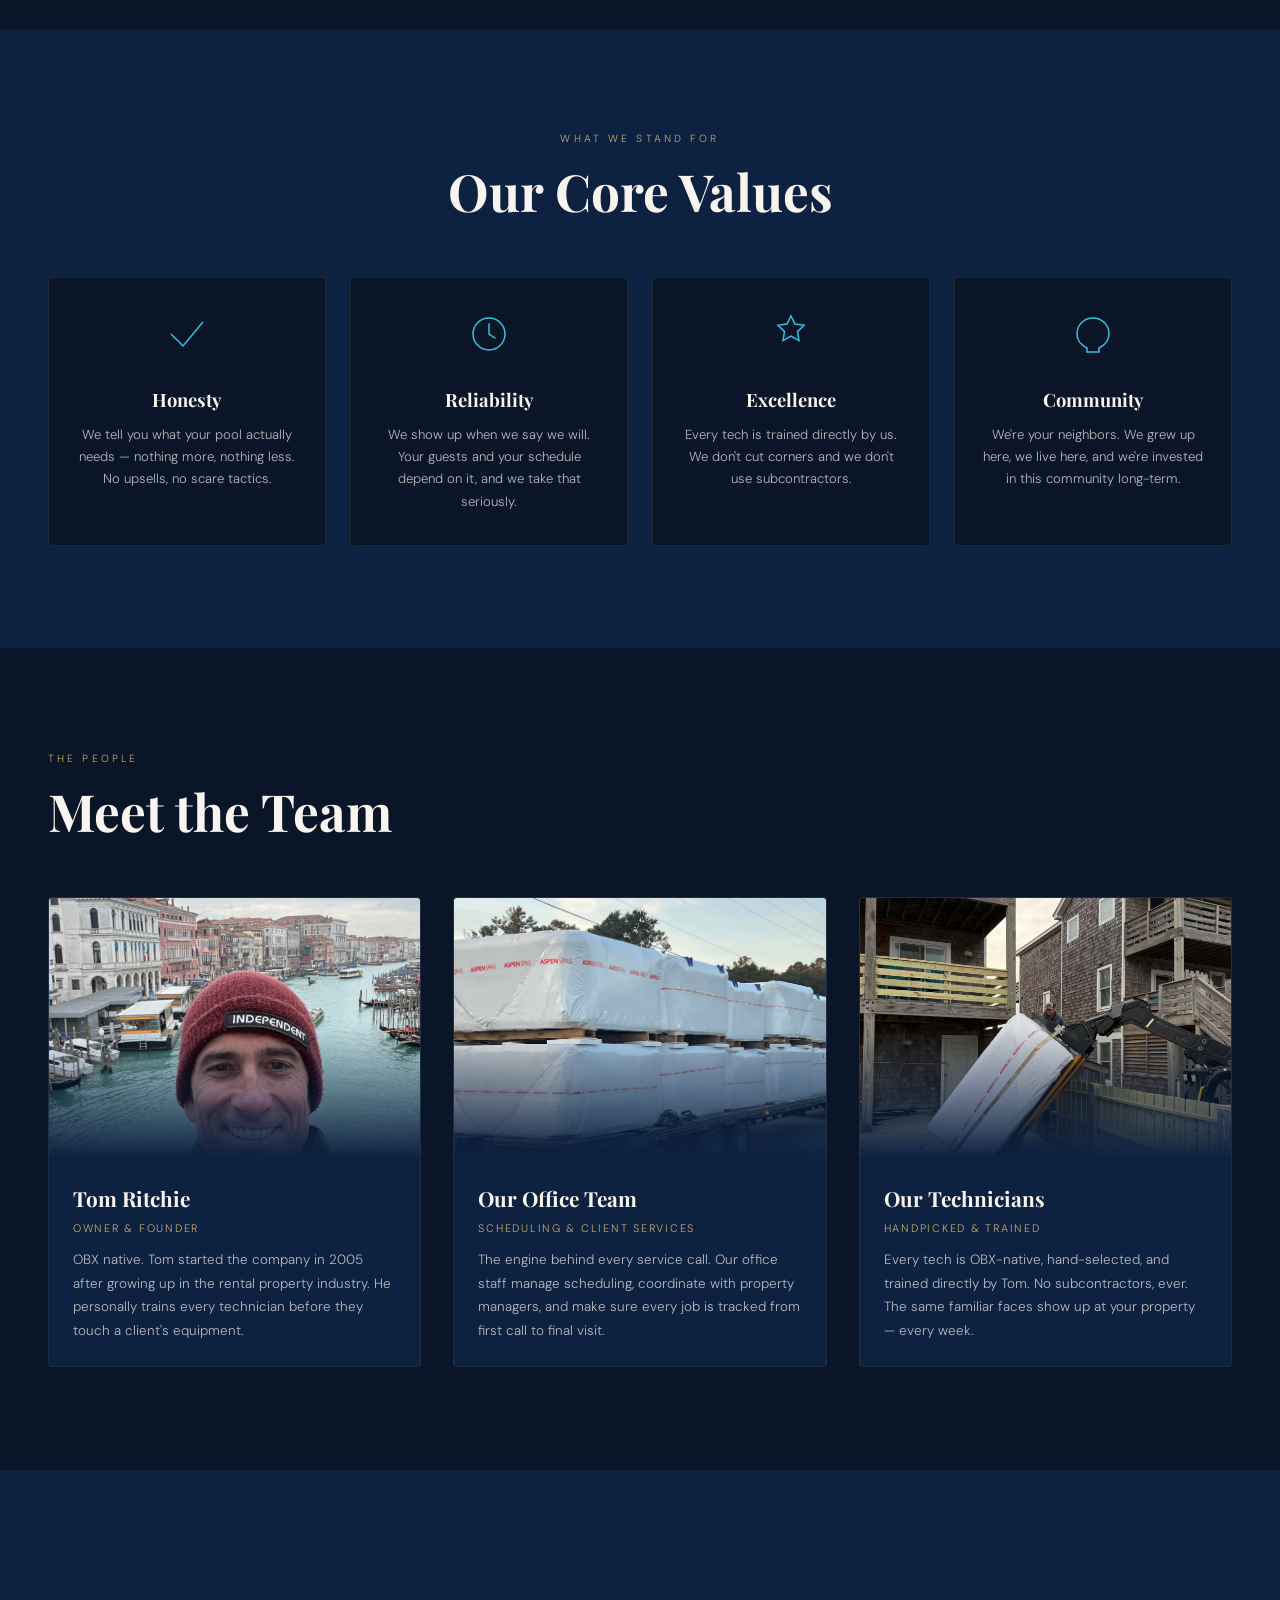
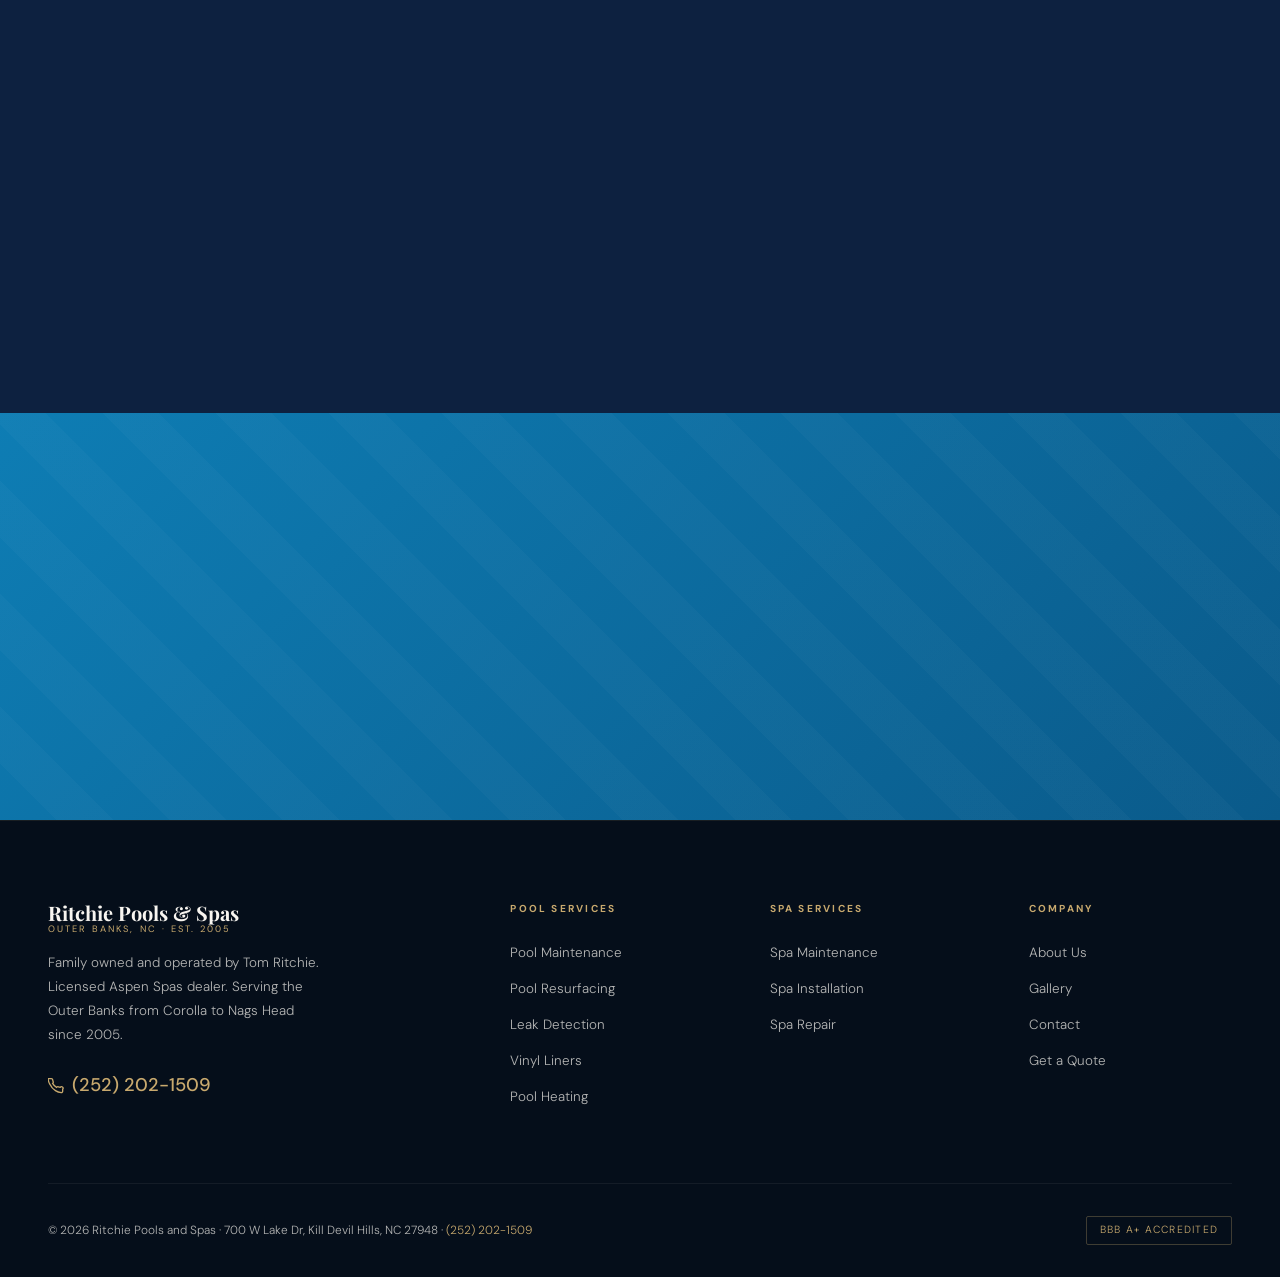
==== commit d049a967: "Final audit fixes: spa brands gap, about team card photos" ====
--- a/about.html
+++ b/about.html
@@ -202,7 +202,7 @@
       </div>
     </div>
     <div class="team-card reveal" style="transition-delay:.1s">
-      <div class="team-photo" style="background-image:url('https://images.unsplash.com/photo-1560250097-0dc05ffedb4e?w=600&q=80&auto=format&fit=crop&facepad=2')">
+      <div class="team-photo" style="background-image:url('images/NewSpaShipment.jpg');background-position:center 30%">
         <div class="team-photo-overlay"></div>
       </div>
       <div class="team-info">
@@ -212,7 +212,7 @@
       </div>
     </div>
     <div class="team-card reveal" style="transition-delay:.2s">
-      <div class="team-photo" style="background-image:url('https://images.unsplash.com/photo-1566492031773-4f4e44671857?w=600&q=80&auto=format&fit=crop&facepad=2')">
+      <div class="team-photo" style="background-image:url('images/spaDelivery.jpg');background-position:center 40%">
         <div class="team-photo-overlay"></div>
       </div>
       <div class="team-info">
--- a/css/style.css
+++ b/css/style.css
@@ -195,23 +195,32 @@
 }
 .dropdown {
   position: absolute;
-  top: calc(100% + 14px);
+  top: 100%; /* flush to nav bottom — no gap for mouse to fall through */
   left: 50%;
-  transform: translateX(-50%);
+  transform: translateX(-50%) translateY(6px);
   background: var(--deep-blue);
   border: 1px solid rgba(200,169,110,.15);
   border-radius: 3px;
   min-width: 200px;
   list-style: none;
-  padding: 0.5rem 0;
+  padding: 0.8rem 0 0.5rem; /* top padding creates invisible bridge over the gap */
+  margin-top: 0;
   opacity: 0;
   pointer-events: none;
-  transition: opacity .25s, transform .25s;
-  transform: translateX(-50%) translateY(6px);
+  transition: opacity .2s ease, transform .2s ease;
   box-shadow: 0 20px 50px rgba(0,0,0,.5);
 }
-.has-drop:hover .dropdown,
-.has-drop.open .dropdown {
+/* Invisible pseudo-element bridges the gap between nav link and dropdown */
+.has-drop::after {
+  content: '';
+  position: absolute;
+  top: 100%;
+  left: 0;
+  right: 0;
+  height: 12px; /* covers the visual gap so mouse stays in hover zone */
+  background: transparent;
+}
+.has-drop:hover .dropdown {
   opacity: 1;
   pointer-events: all;
   transform: translateX(-50%) translateY(0);
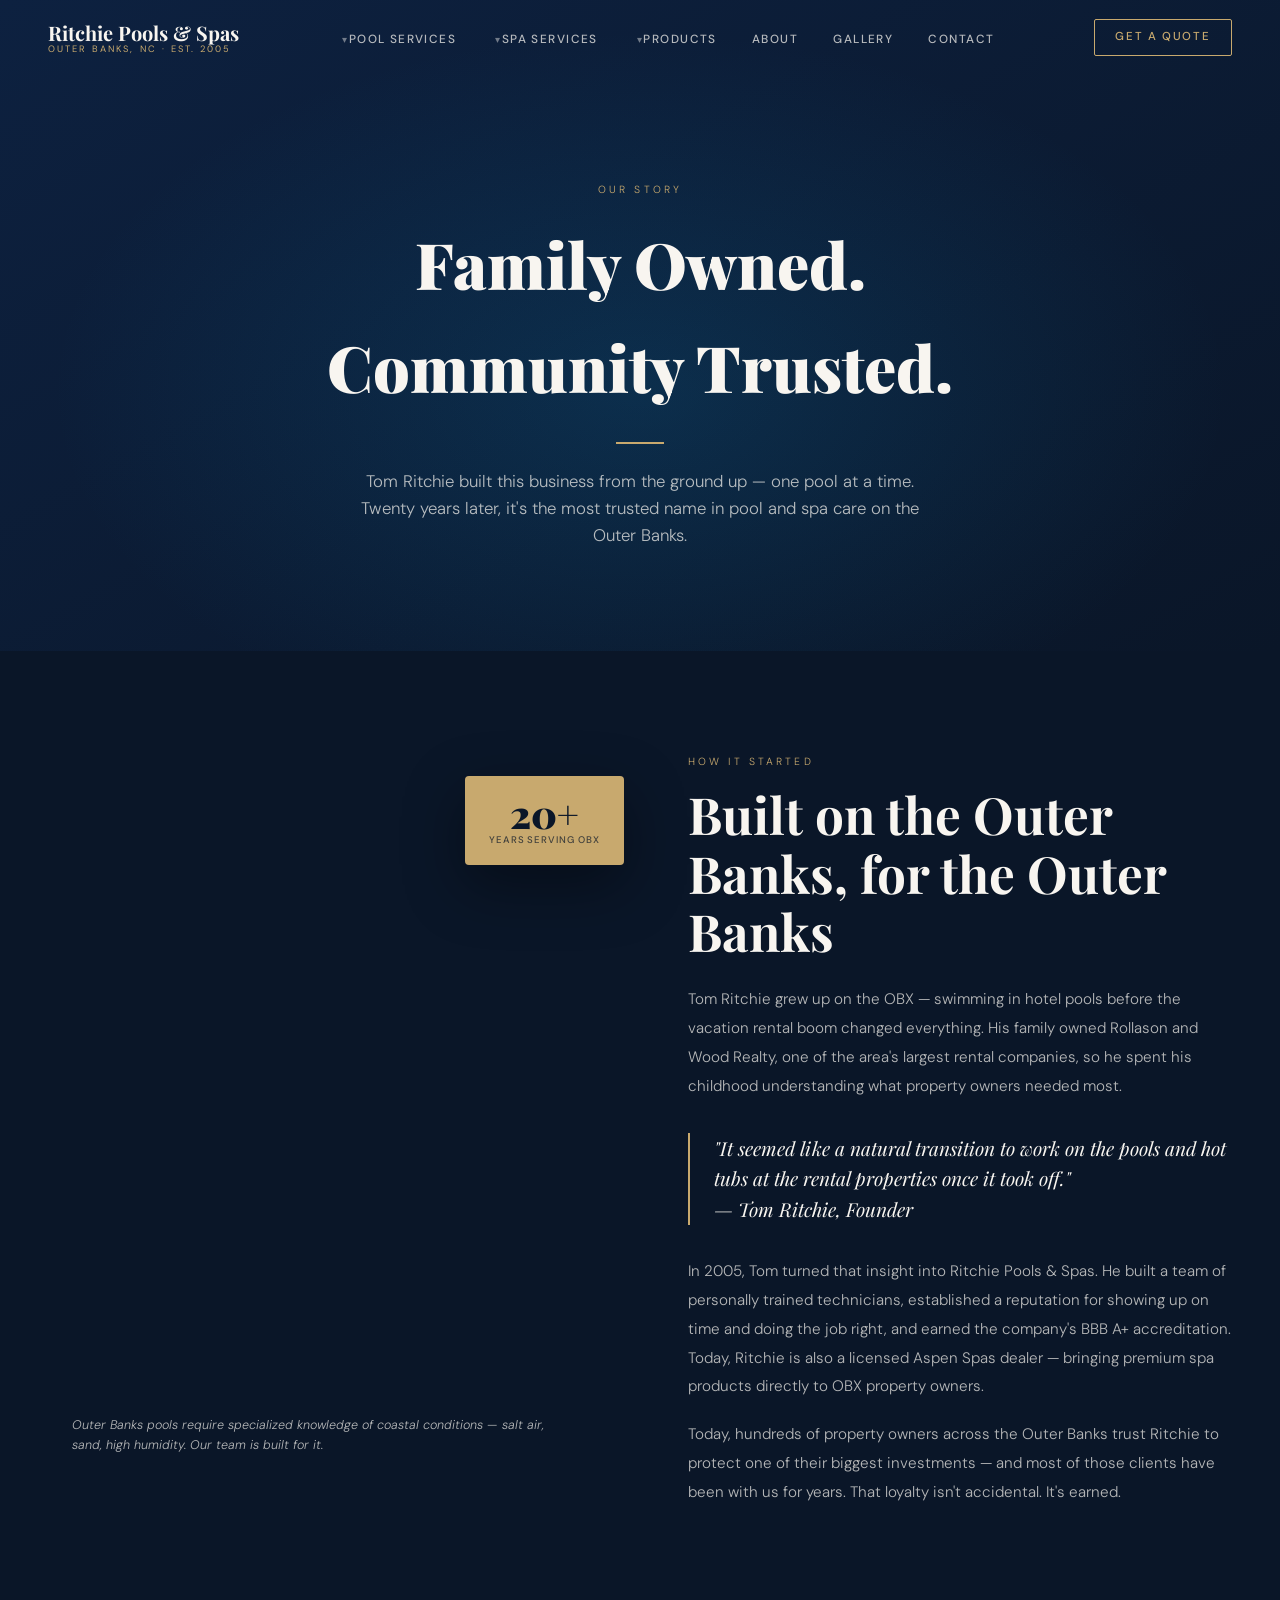
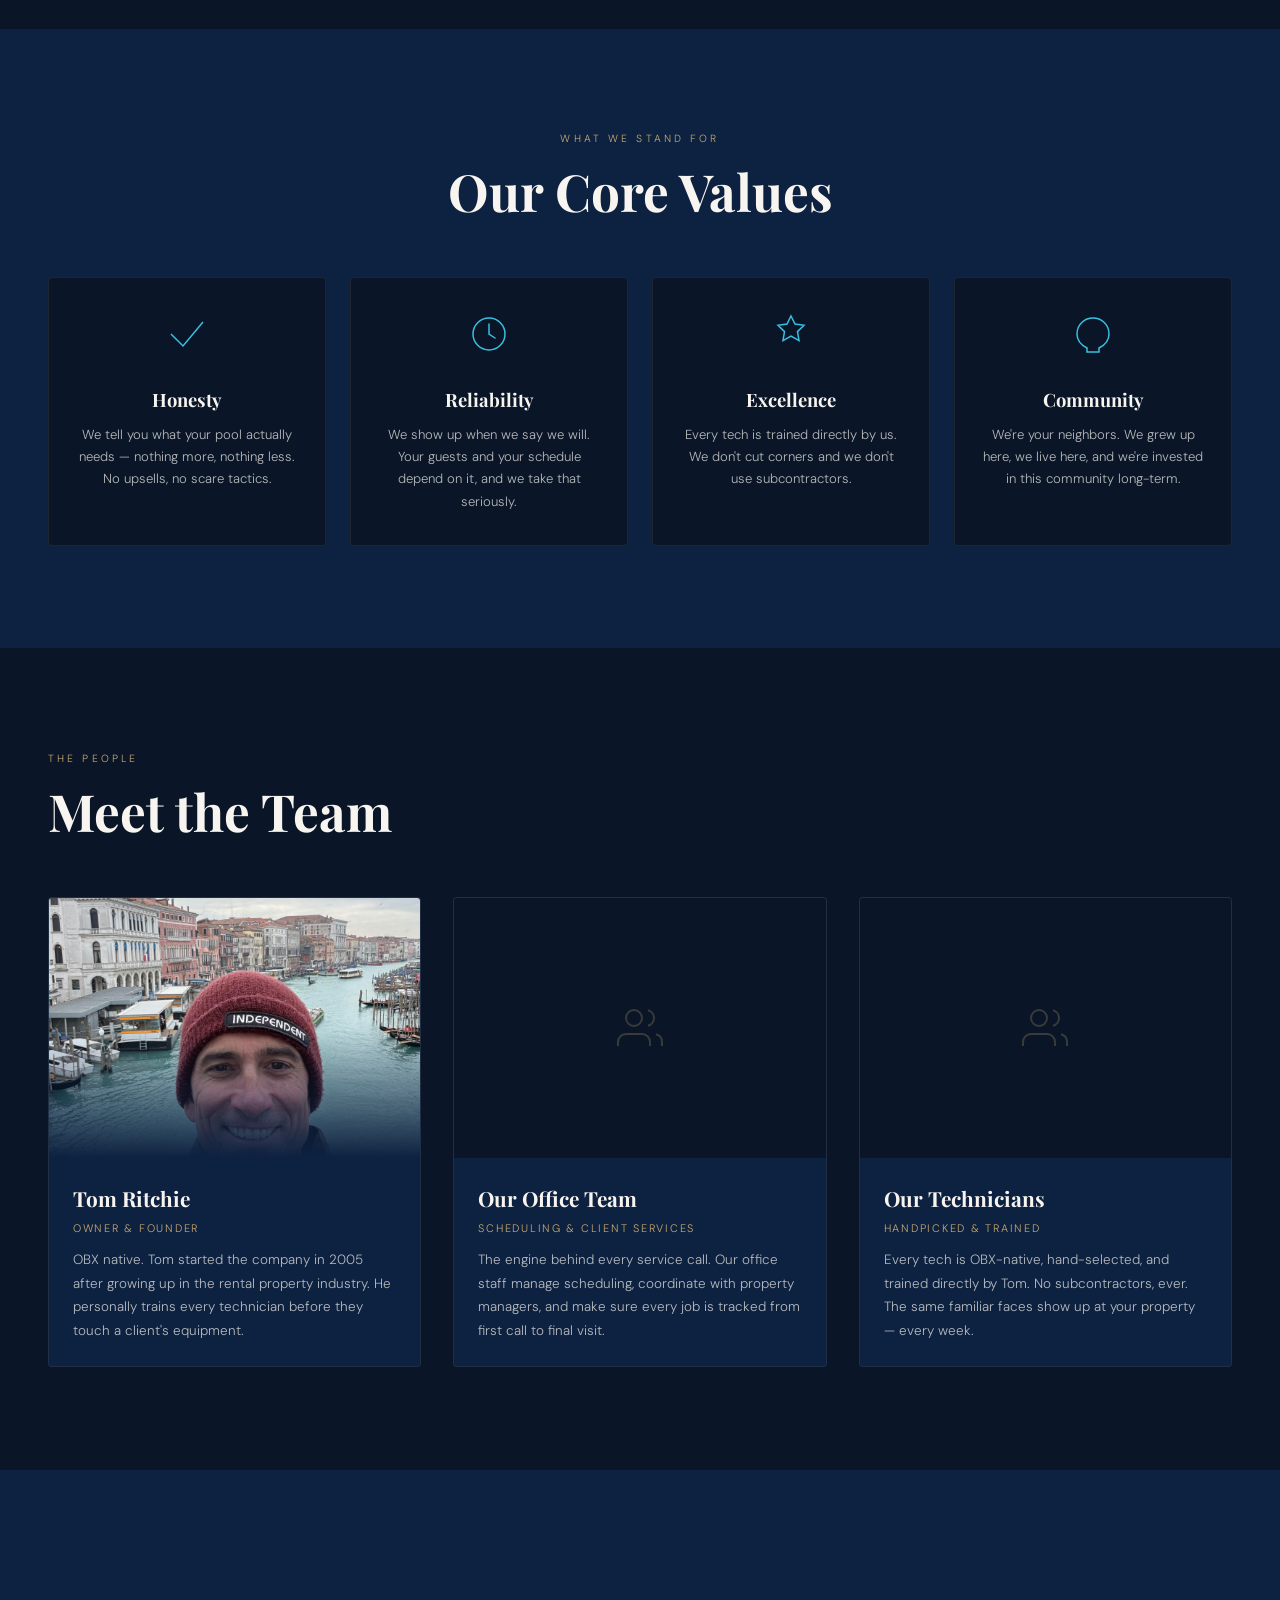
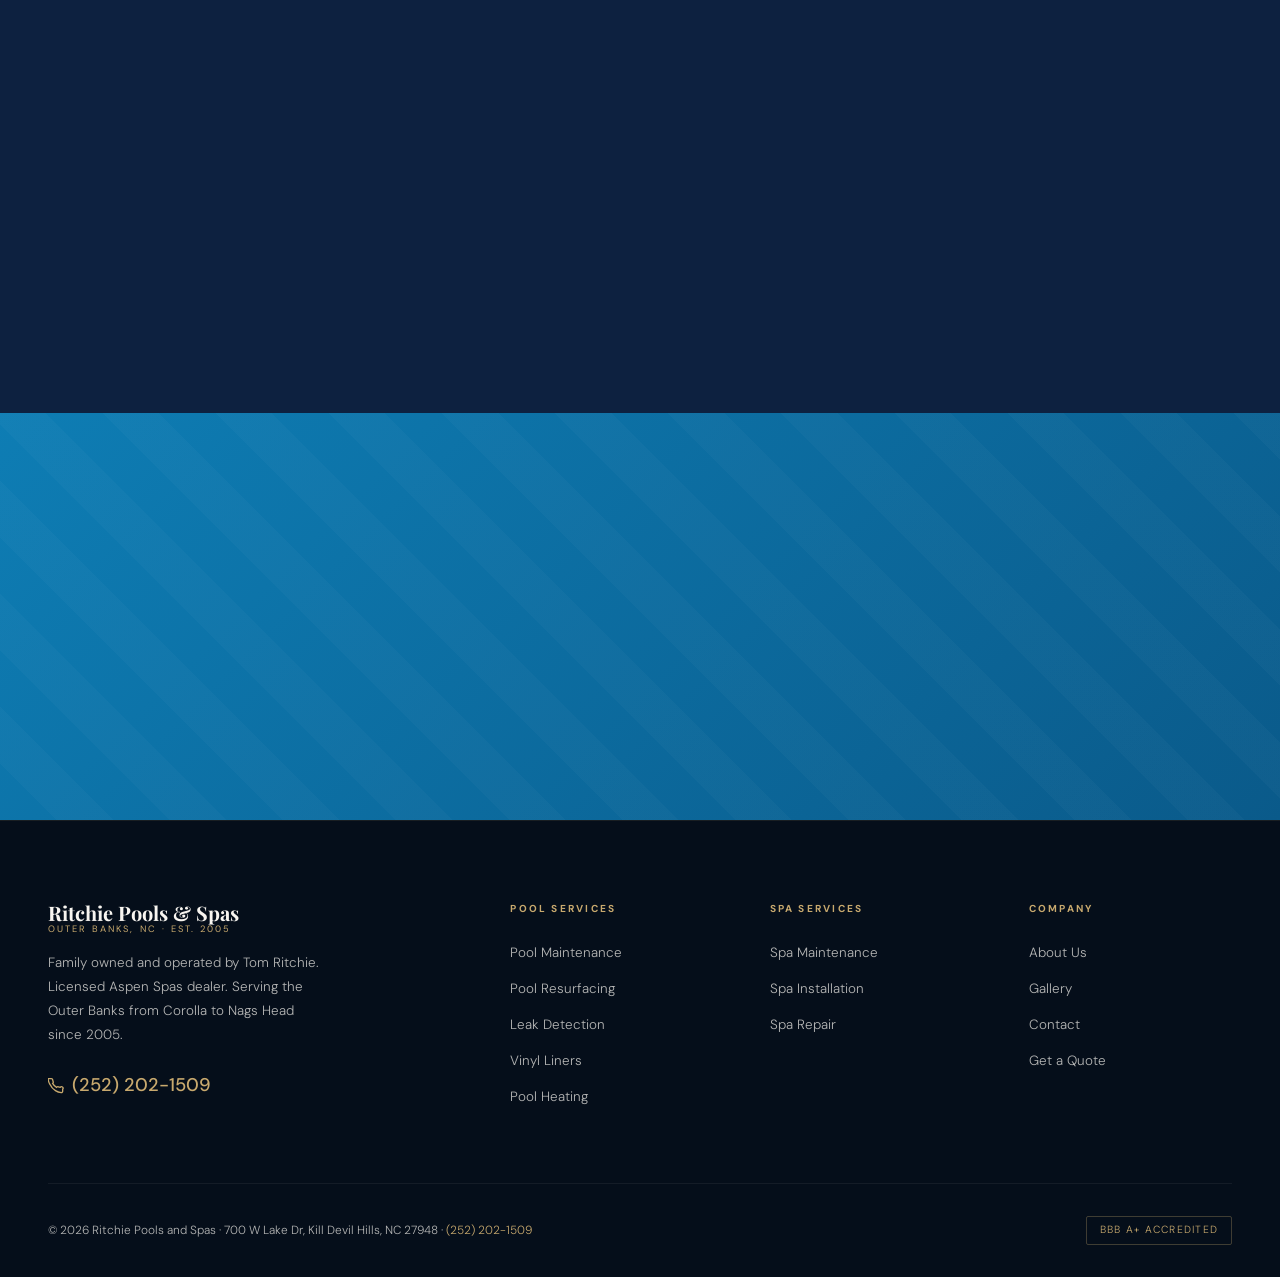
==== commit cd04f6c3: "About: blank placeholder cards for office team and technicians" ====
--- a/about.html
+++ b/about.html
@@ -202,8 +202,8 @@
       </div>
     </div>
     <div class="team-card reveal" style="transition-delay:.1s">
-      <div class="team-photo" style="background-image:url('images/NewSpaShipment.jpg');background-position:center 30%">
-        <div class="team-photo-overlay"></div>
+      <div class="team-photo" style="background:var(--navy);display:flex;align-items:center;justify-content:center;">
+        <svg width="48" height="48" viewBox="0 0 24 24" fill="none" stroke="rgba(200,169,110,.25)" stroke-width="1"><path d="M17 21v-2a4 4 0 00-4-4H5a4 4 0 00-4 4v2"/><circle cx="9" cy="7" r="4"/><path d="M23 21v-2a4 4 0 00-3-3.87M16 3.13a4 4 0 010 7.75"/></svg>
       </div>
       <div class="team-info">
         <h3>Our Office Team</h3>
@@ -212,8 +212,8 @@
       </div>
     </div>
     <div class="team-card reveal" style="transition-delay:.2s">
-      <div class="team-photo" style="background-image:url('images/spaDelivery.jpg');background-position:center 40%">
-        <div class="team-photo-overlay"></div>
+      <div class="team-photo" style="background:var(--navy);display:flex;align-items:center;justify-content:center;">
+        <svg width="48" height="48" viewBox="0 0 24 24" fill="none" stroke="rgba(200,169,110,.25)" stroke-width="1"><path d="M17 21v-2a4 4 0 00-4-4H5a4 4 0 00-4 4v2"/><circle cx="9" cy="7" r="4"/><path d="M23 21v-2a4 4 0 00-3-3.87M16 3.13a4 4 0 010 7.75"/></svg>
       </div>
       <div class="team-info">
         <h3>Our Technicians</h3>
